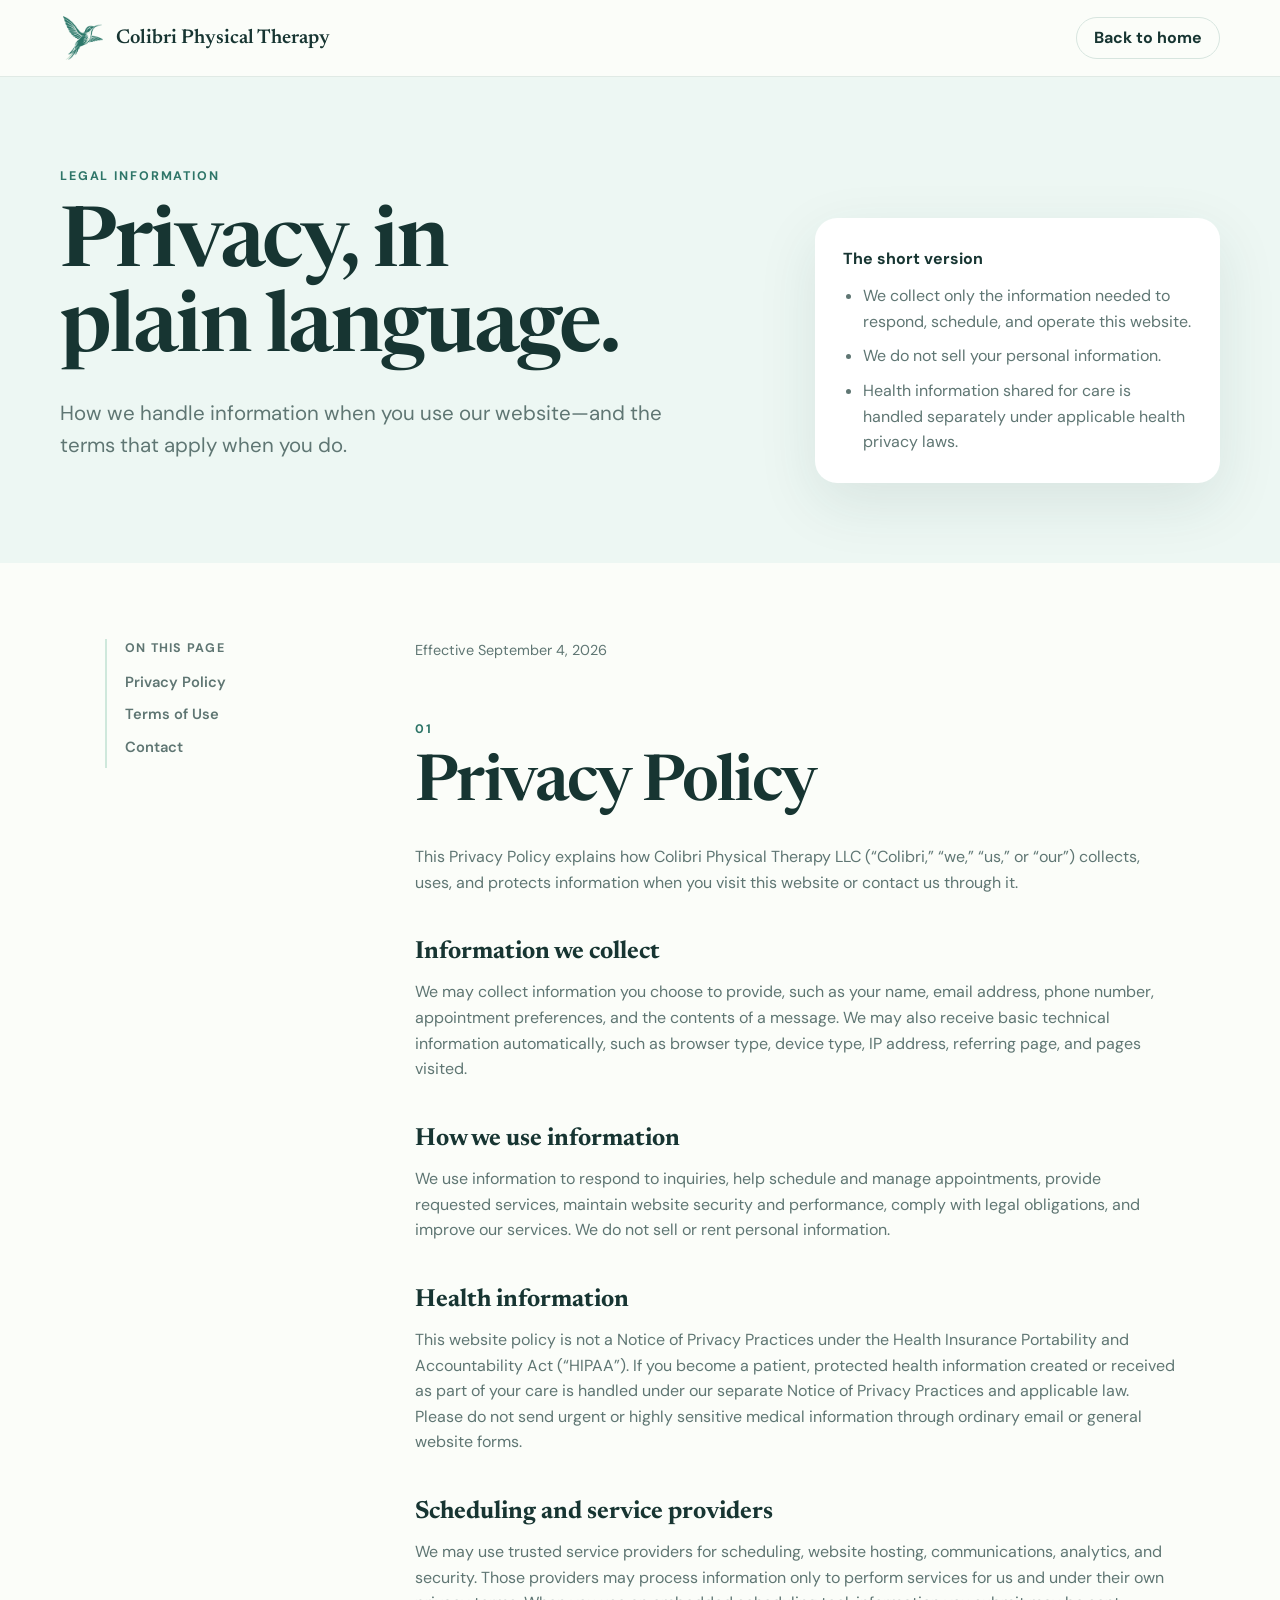
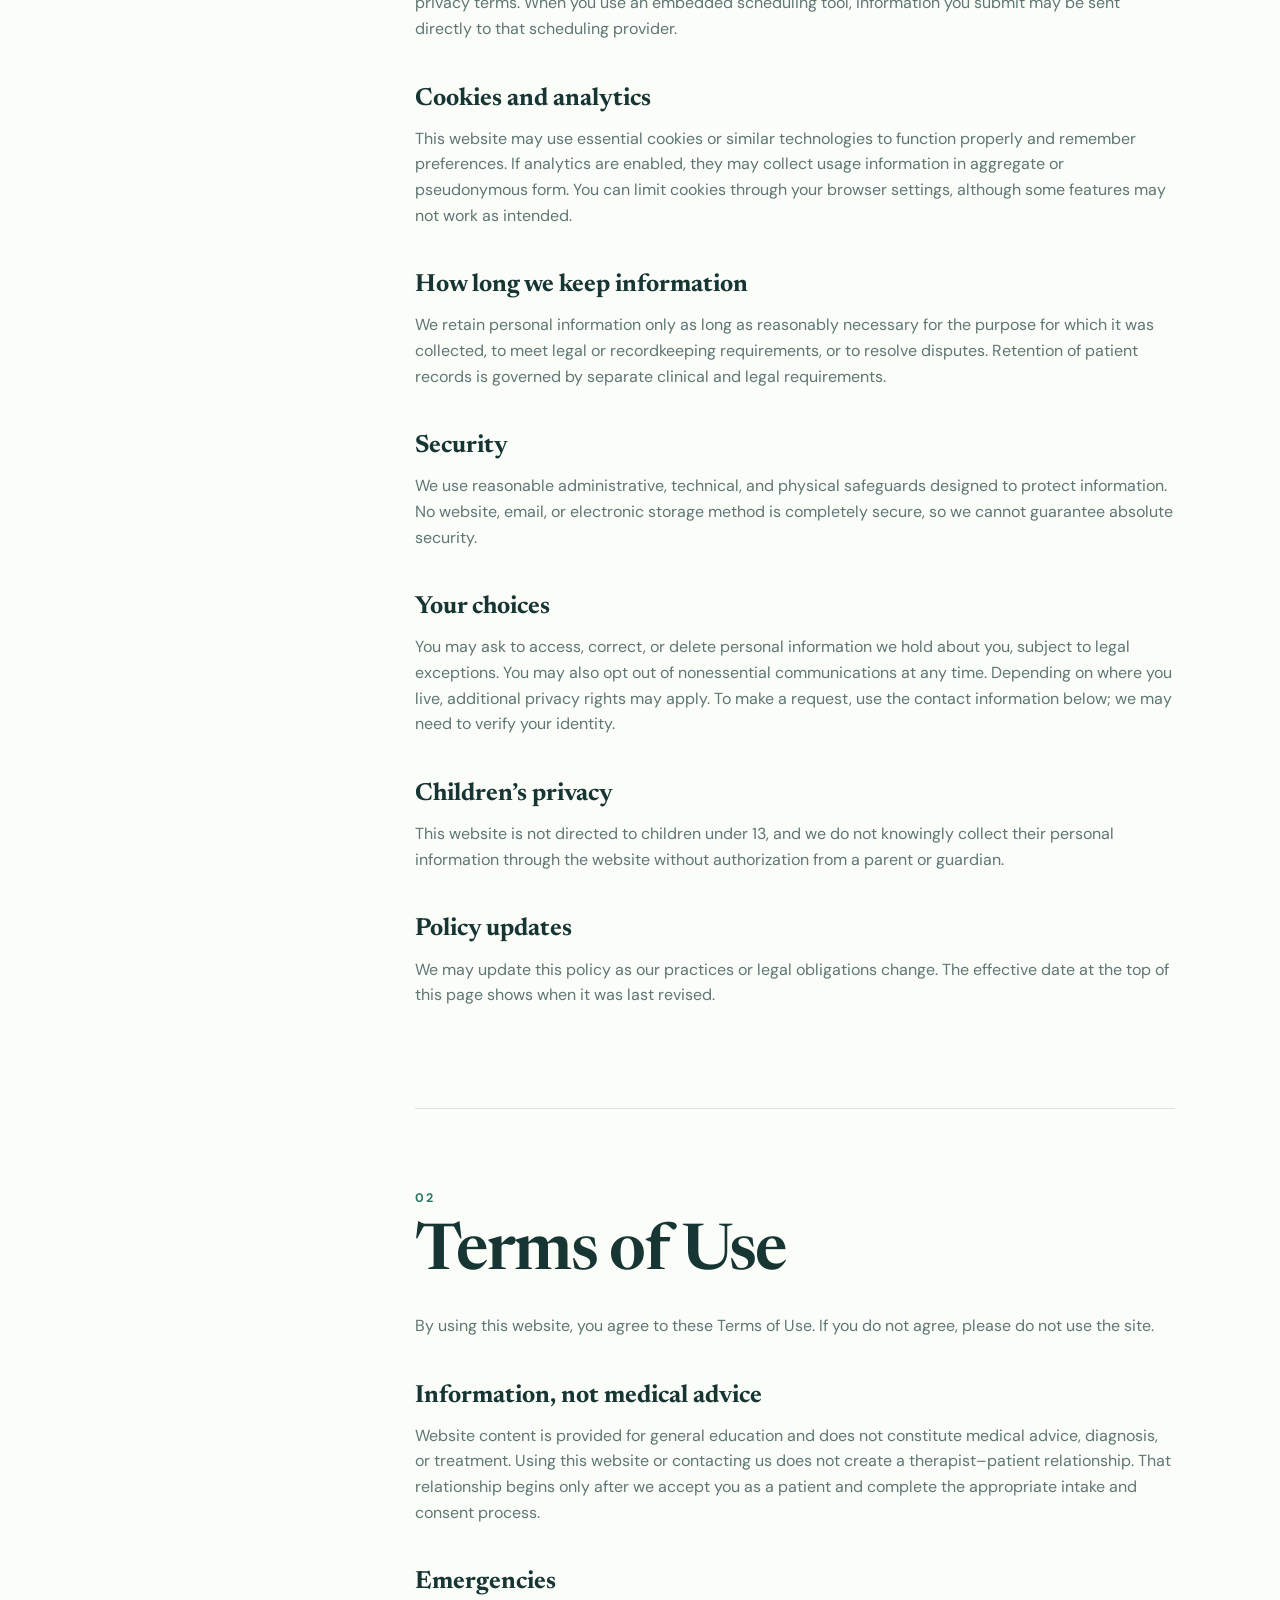
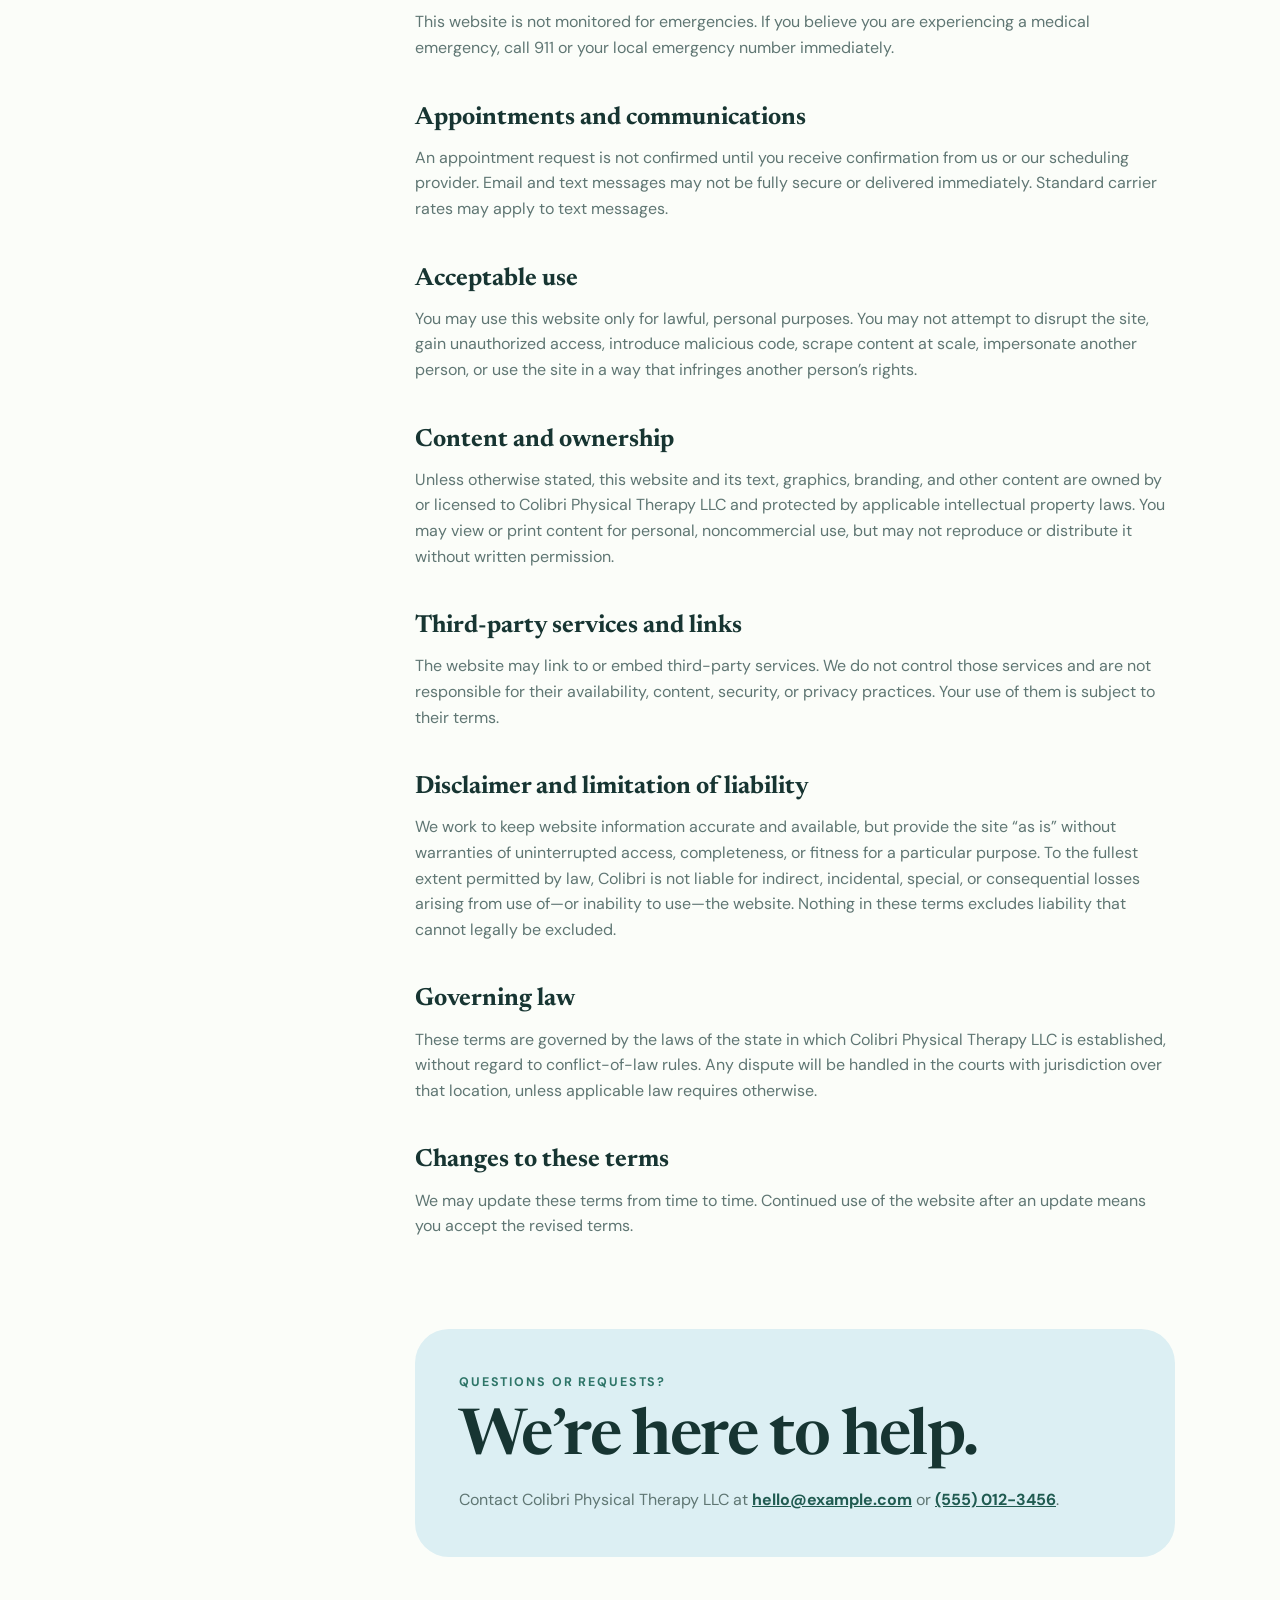
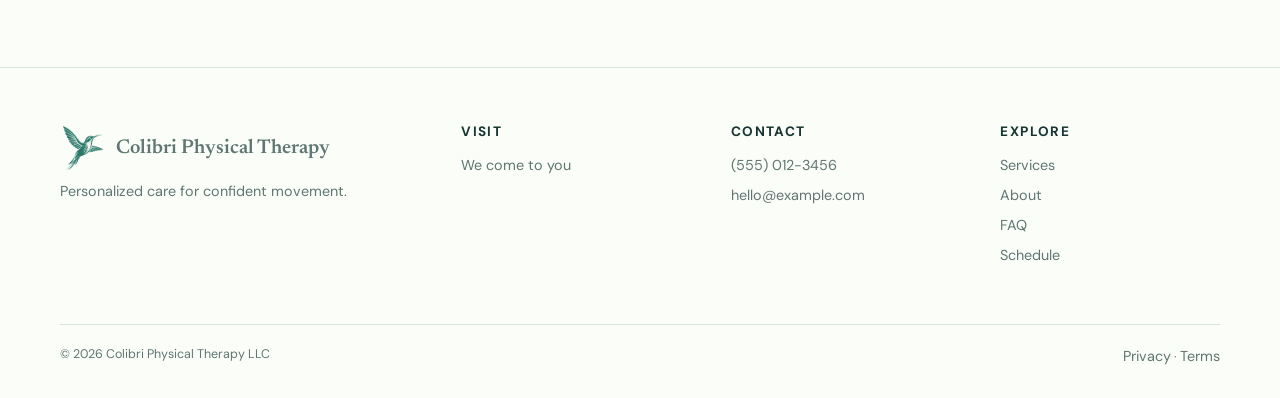
==== legal.html @ 3c741804 "Build Colibri Physical Therapy website" ====
<!doctype html>
<html lang="en">
<head>
  <meta charset="utf-8">
  <meta name="viewport" content="width=device-width, initial-scale=1">
  <meta name="description" content="Privacy Policy and Terms of Use for Colibri Physical Therapy.">
  <title>Privacy & Terms — Colibri Physical Therapy</title>
  <link rel="stylesheet" href="styles.css">
</head>
<body>
  <a class="skip" href="#main">Skip to content</a>
  <header>
    <nav class="wrap" aria-label="Primary navigation">
      <a class="brand" href="index.html" aria-label="Colibri Physical Therapy home">
        <img class="brand-mark" src="assets/colibri-brand-mark.png" alt="" aria-hidden="true">
        Colibri Physical Therapy
      </a>
      <a class="button secondary legal-home-link" href="index.html">Back to home</a>
    </nav>
  </header>

  <main id="main" class="legal-page">
    <section class="legal-hero">
      <div class="wrap legal-hero-grid">
        <div>
          <div class="eyebrow">Legal information</div>
          <h1>Privacy, in plain language.</h1>
          <p class="lead">How we handle information when you use our website—and the terms that apply when you do.</p>
        </div>
        <div class="legal-summary" aria-label="Policy summary">
          <p><strong>The short version</strong></p>
          <ul>
            <li>We collect only the information needed to respond, schedule, and operate this website.</li>
            <li>We do not sell your personal information.</li>
            <li>Health information shared for care is handled separately under applicable health privacy laws.</li>
          </ul>
        </div>
      </div>
    </section>

    <div class="wrap legal-layout">
      <aside class="legal-nav" aria-label="On this page">
        <p>On this page</p>
        <a href="#privacy">Privacy Policy</a>
        <a href="#terms">Terms of Use</a>
        <a href="#contact">Contact</a>
      </aside>

      <div class="legal-content">
        <p class="effective-date">Effective September 4, 2026</p>

        <article id="privacy">
          <div class="eyebrow">01</div>
          <h2>Privacy Policy</h2>
          <p>This Privacy Policy explains how Colibri Physical Therapy LLC (“Colibri,” “we,” “us,” or “our”) collects, uses, and protects information when you visit this website or contact us through it.</p>

          <h3>Information we collect</h3>
          <p>We may collect information you choose to provide, such as your name, email address, phone number, appointment preferences, and the contents of a message. We may also receive basic technical information automatically, such as browser type, device type, IP address, referring page, and pages visited.</p>

          <h3>How we use information</h3>
          <p>We use information to respond to inquiries, help schedule and manage appointments, provide requested services, maintain website security and performance, comply with legal obligations, and improve our services. We do not sell or rent personal information.</p>

          <h3>Health information</h3>
          <p>This website policy is not a Notice of Privacy Practices under the Health Insurance Portability and Accountability Act (“HIPAA”). If you become a patient, protected health information created or received as part of your care is handled under our separate Notice of Privacy Practices and applicable law. Please do not send urgent or highly sensitive medical information through ordinary email or general website forms.</p>

          <h3>Scheduling and service providers</h3>
          <p>We may use trusted service providers for scheduling, website hosting, communications, analytics, and security. Those providers may process information only to perform services for us and under their own privacy terms. When you use an embedded scheduling tool, information you submit may be sent directly to that scheduling provider.</p>

          <h3>Cookies and analytics</h3>
          <p>This website may use essential cookies or similar technologies to function properly and remember preferences. If analytics are enabled, they may collect usage information in aggregate or pseudonymous form. You can limit cookies through your browser settings, although some features may not work as intended.</p>

          <h3>How long we keep information</h3>
          <p>We retain personal information only as long as reasonably necessary for the purpose for which it was collected, to meet legal or recordkeeping requirements, or to resolve disputes. Retention of patient records is governed by separate clinical and legal requirements.</p>

          <h3>Security</h3>
          <p>We use reasonable administrative, technical, and physical safeguards designed to protect information. No website, email, or electronic storage method is completely secure, so we cannot guarantee absolute security.</p>

          <h3>Your choices</h3>
          <p>You may ask to access, correct, or delete personal information we hold about you, subject to legal exceptions. You may also opt out of nonessential communications at any time. Depending on where you live, additional privacy rights may apply. To make a request, use the contact information below; we may need to verify your identity.</p>

          <h3>Children’s privacy</h3>
          <p>This website is not directed to children under 13, and we do not knowingly collect their personal information through the website without authorization from a parent or guardian.</p>

          <h3>Policy updates</h3>
          <p>We may update this policy as our practices or legal obligations change. The effective date at the top of this page shows when it was last revised.</p>
        </article>

        <article id="terms">
          <div class="eyebrow">02</div>
          <h2>Terms of Use</h2>
          <p>By using this website, you agree to these Terms of Use. If you do not agree, please do not use the site.</p>

          <h3>Information, not medical advice</h3>
          <p>Website content is provided for general education and does not constitute medical advice, diagnosis, or treatment. Using this website or contacting us does not create a therapist–patient relationship. That relationship begins only after we accept you as a patient and complete the appropriate intake and consent process.</p>

          <h3>Emergencies</h3>
          <p>This website is not monitored for emergencies. If you believe you are experiencing a medical emergency, call 911 or your local emergency number immediately.</p>

          <h3>Appointments and communications</h3>
          <p>An appointment request is not confirmed until you receive confirmation from us or our scheduling provider. Email and text messages may not be fully secure or delivered immediately. Standard carrier rates may apply to text messages.</p>

          <h3>Acceptable use</h3>
          <p>You may use this website only for lawful, personal purposes. You may not attempt to disrupt the site, gain unauthorized access, introduce malicious code, scrape content at scale, impersonate another person, or use the site in a way that infringes another person’s rights.</p>

          <h3>Content and ownership</h3>
          <p>Unless otherwise stated, this website and its text, graphics, branding, and other content are owned by or licensed to Colibri Physical Therapy LLC and protected by applicable intellectual property laws. You may view or print content for personal, noncommercial use, but may not reproduce or distribute it without written permission.</p>

          <h3>Third-party services and links</h3>
          <p>The website may link to or embed third-party services. We do not control those services and are not responsible for their availability, content, security, or privacy practices. Your use of them is subject to their terms.</p>

          <h3>Disclaimer and limitation of liability</h3>
          <p>We work to keep website information accurate and available, but provide the site “as is” without warranties of uninterrupted access, completeness, or fitness for a particular purpose. To the fullest extent permitted by law, Colibri is not liable for indirect, incidental, special, or consequential losses arising from use of—or inability to use—the website. Nothing in these terms excludes liability that cannot legally be excluded.</p>

          <h3>Governing law</h3>
          <p>These terms are governed by the laws of the state in which Colibri Physical Therapy LLC is established, without regard to conflict-of-law rules. Any dispute will be handled in the courts with jurisdiction over that location, unless applicable law requires otherwise.</p>

          <h3>Changes to these terms</h3>
          <p>We may update these terms from time to time. Continued use of the website after an update means you accept the revised terms.</p>
        </article>

        <section class="legal-contact" id="contact">
          <div class="eyebrow">Questions or requests?</div>
          <h2>We’re here to help.</h2>
          <p>Contact Colibri Physical Therapy LLC at <a href="mailto:hello@example.com">hello@example.com</a> or <a href="tel:+15550123456">(555) 012-3456</a>.</p>
        </section>
      </div>
    </div>
  </main>

  <footer>
    <div class="wrap">
      <div class="footer-grid legal-footer-grid">
        <div>
          <a class="brand" href="index.html" aria-label="Colibri Physical Therapy home">
            <img class="brand-mark" src="assets/colibri-brand-mark.png" alt="" aria-hidden="true">
            Colibri Physical Therapy
          </a>
          <p>Personalized care for confident movement.</p>
        </div>
        <div><h3>Visit</h3><p>We come to you</p></div>
        <div><h3>Contact</h3><a href="tel:+15550123456">(555) 012-3456</a><a href="mailto:hello@example.com">hello@example.com</a></div>
        <div><h3>Explore</h3><a href="index.html#services">Services</a><a href="index.html#about">About</a><a href="index.html#faq">FAQ</a><a href="index.html">Schedule</a></div>
      </div>
      <div class="legal"><span>© 2026 Colibri Physical Therapy LLC</span><span><a href="#privacy">Privacy</a> · <a href="#terms">Terms</a></span></div>
    </div>
  </footer>
</body>
</html>
---- styles.css ----
@import url('https://fonts.googleapis.com/css2?family=DM+Sans:wght@400;500;600;700&family=Newsreader:opsz,wght@6..72,500;6..72,600&display=swap');

:root {
  --ink: #173532;
  --muted: #5f7673;
  --paper: #fbfdf9;
  --white: #fff;
  --mist: #edf7f3;
  --sage: #cfe8dc;
  --leaf: #2e7568;
  --leaf-dark: #205b51;
  --sky: #dceff3;
  --line: #d7e5df;
  --sun: #f4d9a9;
  --radius-sm: 12px;
  --radius-md: 22px;
  --radius-lg: 34px;
  --shadow: 0 20px 60px rgba(25, 72, 65, .10);
  --serif: "Newsreader", Georgia, serif;
  --sans: "DM Sans", Arial, sans-serif;
}

* { box-sizing: border-box; }
html { scroll-behavior: smooth; }
body { margin: 0; background: var(--paper); color: var(--ink); font-family: var(--sans); line-height: 1.6; }
body.modal-open { overflow: hidden; }
a { color: inherit; }
button, input, select, textarea { font: inherit; }
img { max-width: 100%; display: block; }
section { scroll-margin-top: 88px; }
.wrap { width: min(1160px, calc(100% - 40px)); margin-inline: auto; }
.eyebrow { color: var(--leaf); font-weight: 700; font-size: .78rem; letter-spacing: .15em; text-transform: uppercase; }
section .eyebrow + h2 { margin-top: 14px; }
.modal .eyebrow + h2 { margin-top: 14px; }
h1, h2, h3, p { margin-top: 0; }
h1, h2, h3 { text-wrap: balance; }
h1, h2 { font-family: var(--serif); font-weight: 600; letter-spacing: -.025em; line-height: 1.02; }
h1 { font-size: clamp(3.6rem, 7vw, 6.9rem); max-width: 850px; margin: 18px 0 24px; }
h2 { font-size: clamp(2.5rem, 4.6vw, 4.5rem); margin-bottom: 24px; }
h3 { font-size: 1.15rem; line-height: 1.3; }
.lead { color: var(--muted); font-size: clamp(1.05rem, 1.7vw, 1.28rem); max-width: 650px; }
.button { min-height: 48px; display: inline-flex; align-items: center; justify-content: center; gap: 10px; padding: 0 20px; border: 1px solid transparent; border-radius: 999px; font-weight: 700; text-decoration: none; cursor: pointer; transition: transform .2s, background .2s, border-color .2s; }
.button:hover { transform: translateY(-2px); }
.button.primary { background: var(--leaf); color: white; }
.button.primary:hover { background: var(--leaf-dark); }
.button.secondary { background: transparent; border-color: var(--line); }
.button.secondary:hover { background: white; border-color: var(--leaf); }
.button.light { background: white; color: var(--leaf-dark); }
.skip { position: absolute; left: -999px; top: 0; }
.skip:focus { left: 12px; top: 12px; z-index: 1000; background: white; padding: 10px; }

.announcement { background: var(--ink); color: #effbf7; font-size: .85rem; text-align: center; padding: 8px 20px; }
header { position: sticky; top: 0; z-index: 30; background: color-mix(in srgb, var(--paper) 92%, transparent); border-bottom: 1px solid rgba(215,229,223,.75); backdrop-filter: blur(12px); }
nav { height: 76px; display: flex; align-items: center; justify-content: space-between; gap: 20px; }
.brand { display: inline-flex; align-items: center; gap: 10px; white-space: nowrap; text-decoration: none; font-family: var(--serif); font-size: 1.25rem; font-weight: 600; }
.brand-mark { width: 46px; height: 50px; flex: 0 0 auto; object-fit: contain; }
.navlinks { display: flex; align-items: center; gap: 28px; }
.navlinks a { text-decoration: none; font-size: .94rem; font-weight: 600; }
.navlinks a:not(.button):hover { color: var(--leaf); }
.menu-button { display: none; border: 0; background: transparent; min-width: 44px; min-height: 44px; font-size: 1.5rem; }

.hero { padding: 70px 0 96px; overflow: hidden; }
.hero-grid { display: grid; grid-template-columns: 1.15fr .85fr; align-items: center; gap: 70px; }
.hero-copy .lead { margin-bottom: 34px; }
.actions { display: flex; gap: 12px; flex-wrap: wrap; }
.microcopy { margin-top: 18px; color: var(--muted); font-size: .85rem; }
.hero-art { position: relative; min-height: 570px; }
.arch { position: absolute; inset: 0 12% 0 0; border-radius: 220px 220px 28px 28px; background: var(--mist); overflow: hidden; box-shadow: var(--shadow); }
.hero-bird { width: 100%; height: 100%; display: block; object-fit: cover; object-position: 52% 50%; }
.session-card { position: absolute; right: 0; bottom: 52px; width: 265px; background: white; padding: 22px; border-radius: var(--radius-md); box-shadow: var(--shadow); }
.session-card .date { width: 50px; height: 50px; display: grid; place-items: center; background: var(--mist); border-radius: 50%; color: var(--leaf-dark); font-weight: 700; float: left; margin-right: 14px; }
.session-card strong { display: block; }
.session-card small { color: var(--muted); }
.availability { position: absolute; left: -24px; top: 82px; background: var(--sun); border-radius: 999px; padding: 10px 16px; font-weight: 700; font-size: .82rem; transform: rotate(-5deg); }

.trust { padding: 25px 0; border-block: 1px solid var(--line); }
.trust-row { display: grid; grid-template-columns: 1.2fr repeat(3, 1fr); gap: 30px; align-items: center; }
.trust-row p { margin: 0; color: var(--muted); font-size: .9rem; }
.trust-point { display: flex; align-items: center; gap: 10px; color: var(--ink); font-weight: 700; }
.dot { width: 9px; height: 9px; border-radius: 50%; background: var(--leaf); }

.services { padding: 120px 0; }
.section-heading { display: grid; grid-template-columns: 1fr 1fr; gap: 70px; align-items: end; margin-bottom: 64px; }
.section-heading p { color: var(--muted); max-width: 520px; }
.service-list { border-top: 1px solid var(--line); }
.service { display: grid; grid-template-columns: 90px 1fr 1.2fr 48px; gap: 30px; align-items: center; padding: 28px 10px; border-bottom: 1px solid var(--line); text-decoration: none; transition: padding .2s, background .2s; }
.service:hover { padding-inline: 22px; background: white; }
.service .num { color: var(--leaf); font-weight: 700; }
.service h3 { margin: 0; font-family: var(--serif); font-size: clamp(1.5rem, 2.6vw, 2.3rem); }
.service p { margin: 0; color: var(--muted); }
.arrow { font-size: 1.5rem; color: var(--leaf); }

.about { background: var(--mist); padding: 120px 0; }
.about-grid { display: grid; grid-template-columns: .85fr 1.15fr; gap: 90px; align-items: center; }
.portrait { min-height: 620px; border-radius: var(--radius-lg); background: var(--sage); position: relative; overflow: hidden; }
.portrait svg { position: absolute; inset: auto 0 0; width: 100%; }
.portrait-note { position: absolute; left: 22px; bottom: 22px; right: 22px; padding: 18px; border-radius: 16px; background: rgba(255,255,255,.92); }
.portrait-note strong { display: block; }
.portrait-note span { color: var(--muted); font-size: .9rem; }
.about-copy p { color: var(--muted); }
.quote { margin: 36px 0; padding-left: 26px; border-left: 2px solid var(--leaf); color: var(--ink) !important; font-family: var(--serif); font-size: 1.6rem; line-height: 1.3; }
.credentials { display: flex; flex-wrap: wrap; gap: 8px; margin: 28px 0 34px; }
.credentials span { border: 1px solid #c6ddd4; border-radius: 999px; padding: 8px 12px; font-size: .82rem; font-weight: 700; }

.process { padding: 120px 0; }
.process-grid { display: grid; grid-template-columns: 1fr 1.4fr; gap: 90px; }
.steps { counter-reset: step; }
.step { display: grid; grid-template-columns: 48px 1fr; gap: 20px; padding: 22px 0; border-bottom: 1px solid var(--line); }
.step::before { counter-increment: step; content: counter(step); width: 40px; height: 40px; display: grid; place-items: center; border-radius: 50%; background: var(--mist); color: var(--leaf); font-weight: 700; }
.step h3 { margin-bottom: 5px; }
.step p { color: var(--muted); margin: 0; }

.testimonial { padding: 95px 0; background: var(--sky); }
.testimonial blockquote { margin: 0 auto; max-width: 900px; text-align: center; font-family: var(--serif); font-size: clamp(2rem, 4vw, 3.6rem); line-height: 1.15; }
.testimonial cite { display: block; margin-top: 25px; text-align: center; color: var(--muted); font-style: normal; font-size: .9rem; }
.faq { padding: 120px 0; }
.faq-grid { display: grid; grid-template-columns: .7fr 1.3fr; gap: 100px; }
details { border-bottom: 1px solid var(--line); padding: 22px 0; }
summary { list-style: none; cursor: pointer; font-weight: 700; display: flex; justify-content: space-between; gap: 20px; }
summary::-webkit-details-marker { display: none; }
summary::after { content: "+"; color: var(--leaf); font-size: 1.3rem; }
details[open] summary::after { content: "−"; }
details p { color: var(--muted); padding-right: 40px; margin: 15px 0 0; }

.cta { padding: 0 0 100px; }
.cta-panel { background: var(--leaf-dark); color: white; padding: clamp(42px, 7vw, 80px); border-radius: var(--radius-lg); display: flex; align-items: end; justify-content: space-between; gap: 40px; }
.cta-panel h2 { max-width: 660px; margin-bottom: 0; }
.cta-panel .eyebrow { color: var(--sage); }

footer { border-top: 1px solid var(--line); padding: 55px 0 30px; }
.footer-grid { display: grid; grid-template-columns: 1.6fr repeat(3, 1fr); gap: 50px; }
footer h3 { font-size: .85rem; text-transform: uppercase; letter-spacing: .1em; }
footer p, footer a { color: var(--muted); font-size: .9rem; }
footer a { display: block; text-decoration: none; margin: 7px 0; }
footer .brand { margin-top: 0; }
.legal { margin-top: 50px; padding-top: 20px; border-top: 1px solid var(--line); color: var(--muted); font-size: .78rem; display: flex; justify-content: space-between; gap: 20px; }
.legal a { display: inline; margin: 0; }

/* Legal page */
.legal-page { padding-bottom: 110px; }
.legal-home-link { min-height: 42px; padding-inline: 17px; }
.legal-hero { padding: 90px 0 80px; background: var(--mist); }
.legal-hero-grid { display: grid; grid-template-columns: 1.25fr .75fr; gap: 80px; align-items: end; }
.legal-hero h1 { max-width: 720px; margin-bottom: 22px; font-size: clamp(3.4rem, 6.5vw, 6.2rem); }
.legal-summary { padding: 28px; border-radius: var(--radius-md); background: var(--white); box-shadow: var(--shadow); }
.legal-summary p { margin-bottom: 12px; }
.legal-summary ul { margin: 0; padding-left: 20px; color: var(--muted); }
.legal-summary li + li { margin-top: 9px; }
.legal-layout { display: grid; grid-template-columns: 220px minmax(0, 760px); gap: 90px; justify-content: center; padding-top: 76px; }
.legal-nav { position: sticky; top: 112px; align-self: start; padding-left: 18px; border-left: 2px solid var(--sage); }
.legal-nav p { margin-bottom: 12px; color: var(--muted); font-size: .78rem; font-weight: 700; letter-spacing: .1em; text-transform: uppercase; }
.legal-nav a { display: block; margin: 9px 0; color: var(--muted); font-size: .92rem; font-weight: 600; text-decoration: none; }
.legal-nav a:hover { color: var(--leaf); }
.effective-date { margin-bottom: 58px; color: var(--muted); font-size: .9rem; }
.legal-content article { scroll-margin-top: 110px; }
.legal-content article + article { margin-top: 100px; padding-top: 80px; border-top: 1px solid var(--line); }
.legal-content article h2, .legal-contact h2 { margin: 13px 0 26px; font-size: clamp(2.8rem, 5vw, 4.4rem); }
.legal-content article h3 { margin: 42px 0 10px; font-family: var(--serif); font-size: 1.55rem; }
.legal-content article p { color: var(--muted); }
.legal-contact { scroll-margin-top: 110px; margin-top: 90px; padding: 44px; border-radius: var(--radius-lg); background: var(--sky); }
.legal-contact h2 { margin-bottom: 15px; }
.legal-contact p { margin-bottom: 0; color: var(--muted); }
.legal-contact a { color: var(--leaf-dark); font-weight: 700; }
.legal-footer-grid { grid-template-columns: 1.6fr repeat(3, 1fr); }

.modal { position: fixed; inset: 0; z-index: 100; display: none; padding: 20px; background: rgba(13,42,38,.58); backdrop-filter: blur(6px); overflow-y: auto; }
.modal.open { display: grid; place-items: center; }
.modal-card { width: min(720px, 100%); background: var(--paper); border-radius: 28px; box-shadow: 0 30px 100px rgba(0,0,0,.25); overflow: hidden; }
.scheduler-card { width: min(1020px, 100%); }
.modal-head { display: flex; justify-content: space-between; align-items: start; padding: 28px 30px 20px; border-bottom: 1px solid var(--line); }
.modal-head h2 { font-size: 2.2rem; margin: 0; }
.close { border: 0; background: var(--mist); width: 44px; height: 44px; border-radius: 50%; cursor: pointer; font-size: 1.35rem; }
.scheduler-shell { position: relative; min-height: 590px; background: var(--paper); }
.cal-booking { min-height: 590px; overflow-y: auto; }
.scheduler-loading { position: absolute; inset: 0; z-index: 1; display: flex; align-items: center; justify-content: center; gap: 12px; color: var(--muted); background: var(--paper); }
.scheduler-loading[hidden] { display: none; }
.spinner { width: 22px; height: 22px; border: 2px solid var(--sage); border-top-color: var(--leaf); border-radius: 50%; animation: spin .8s linear infinite; }
.scheduler-setup { max-width: 560px; margin: 0 auto; padding: 80px 28px; text-align: center; }
.scheduler-setup[hidden] { display: none; }
.scheduler-setup h3 { margin: 18px 0 10px; font-family: var(--serif); font-size: 2rem; }
.scheduler-setup p { color: var(--muted); }
.setup-mark { width: 64px; height: 64px; margin: 0 auto; display: grid; place-items: center; border-radius: 50%; color: var(--leaf-dark); background: var(--sage); font-size: 1.5rem; }
.scheduler-actions { display: flex; flex-wrap: wrap; justify-content: center; gap: 10px; margin-top: 24px; }
.scheduler-note { margin: 0; padding: 14px 24px; border-top: 1px solid var(--line); text-align: center; color: var(--muted); font-size: .82rem; }
@keyframes spin { to { transform: rotate(360deg); } }

@media (max-width: 860px) {
  .navlinks { display: none; position: absolute; top: 76px; left: 0; right: 0; padding: 20px; background: var(--paper); border-bottom: 1px solid var(--line); flex-direction: column; align-items: stretch; }
  .navlinks.open { display: flex; }
  .menu-button { display: block; }
  .hero-grid, .about-grid, .process-grid, .faq-grid { grid-template-columns: 1fr; gap: 55px; }
  .hero { padding-top: 50px; }
  .hero-art { min-height: 500px; }
  .section-heading { grid-template-columns: 1fr; gap: 12px; }
  .service { grid-template-columns: 55px 1fr 38px; }
  .service p { grid-column: 2 / 4; }
  .trust-row { grid-template-columns: 1fr 1fr; }
  .trust-row > p { grid-column: 1 / -1; }
  .footer-grid { grid-template-columns: 1fr 1fr; }
  .cta-panel { align-items: start; flex-direction: column; }
  .portrait { min-height: 540px; }
  .legal-hero-grid { grid-template-columns: 1fr; gap: 35px; }
  .legal-layout { grid-template-columns: 1fr; gap: 35px; }
  .legal-nav { position: static; display: flex; flex-wrap: wrap; gap: 8px 20px; padding: 0 0 20px; border-left: 0; border-bottom: 1px solid var(--line); }
  .legal-nav p { width: 100%; margin-bottom: 2px; }
  .legal-nav a { margin: 0; }
  .legal-footer-grid { grid-template-columns: 1fr 1fr; }
}

@media (max-width: 560px) {
  .wrap { width: min(100% - 28px, 1160px); }
  .brand { gap: 7px; font-size: 1.1rem; }
  .brand-mark { width: 42px; height: 46px; }
  h1 { font-size: clamp(3.1rem, 17vw, 4.7rem); }
  .hero-art { min-height: 420px; }
  .arch { right: 5%; }
  .availability { left: 0; top: 35px; }
  .session-card { right: 0; bottom: 20px; width: 235px; }
  .trust-row { grid-template-columns: 1fr; }
  .service { gap: 12px; }
  .service .num { font-size: .8rem; }
  .footer-grid { grid-template-columns: 1fr; }
  .legal { align-items: stretch; flex-direction: column; }
  .modal { padding: 8px; }
  .modal-head { padding-inline: 20px; }
  .scheduler-shell, .cal-booking { min-height: 540px; }
  .scheduler-actions { align-items: stretch; flex-direction: column; }
  .legal-home-link { min-height: 38px; padding-inline: 13px; font-size: .82rem; }
  .legal-hero { padding: 60px 0; }
  .legal-layout { padding-top: 52px; }
  .legal-contact { padding: 30px 24px; }
  .legal-footer-grid { grid-template-columns: 1fr; }
}

@media (max-width: 360px) {
  nav { gap: 10px; }
  .brand { gap: 5px; font-size: .98rem; }
  .brand-mark { width: 38px; height: 42px; }
}

@media (prefers-reduced-motion: reduce) {
  html { scroll-behavior: auto; }
  *, *::before, *::after { transition: none !important; animation: none !important; }
}

.duration-unit {
  font-size: .65rem;
}

.optional-label {
  color: var(--muted);
  font-weight: 400;
}
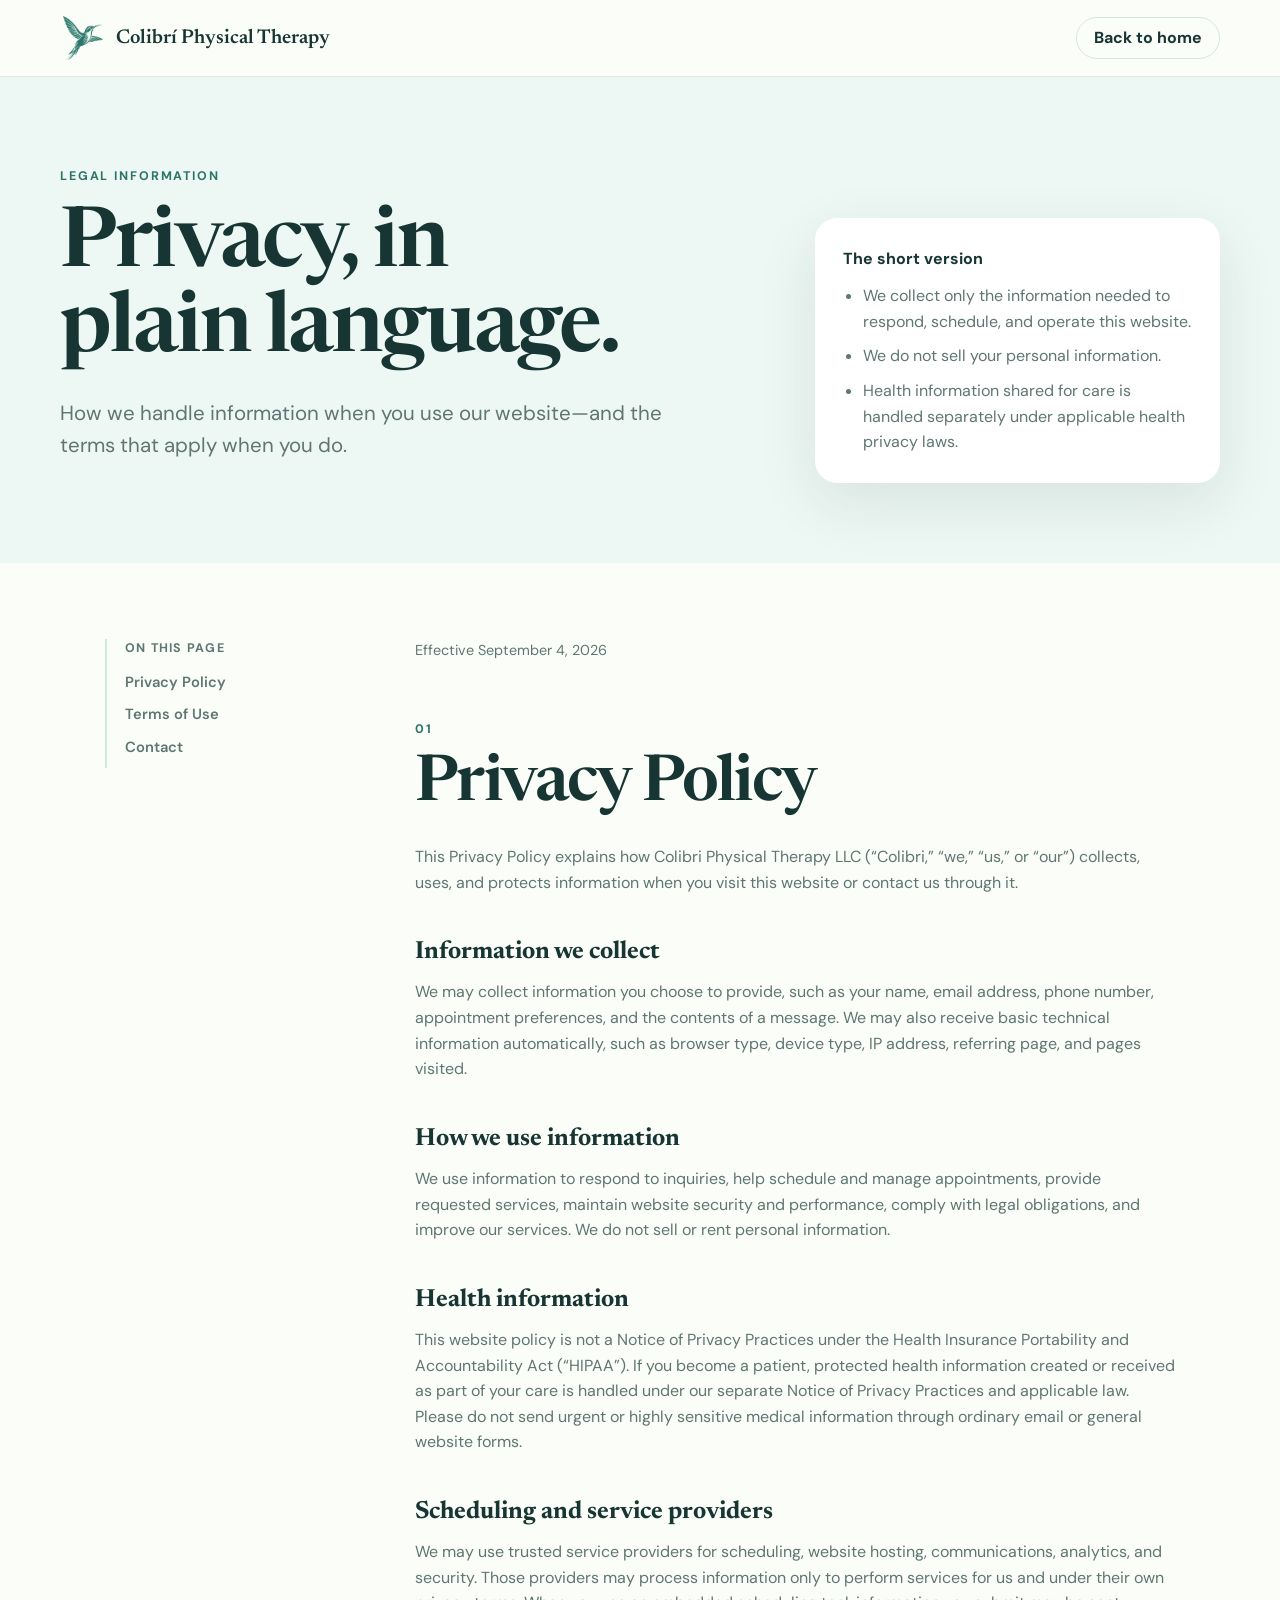
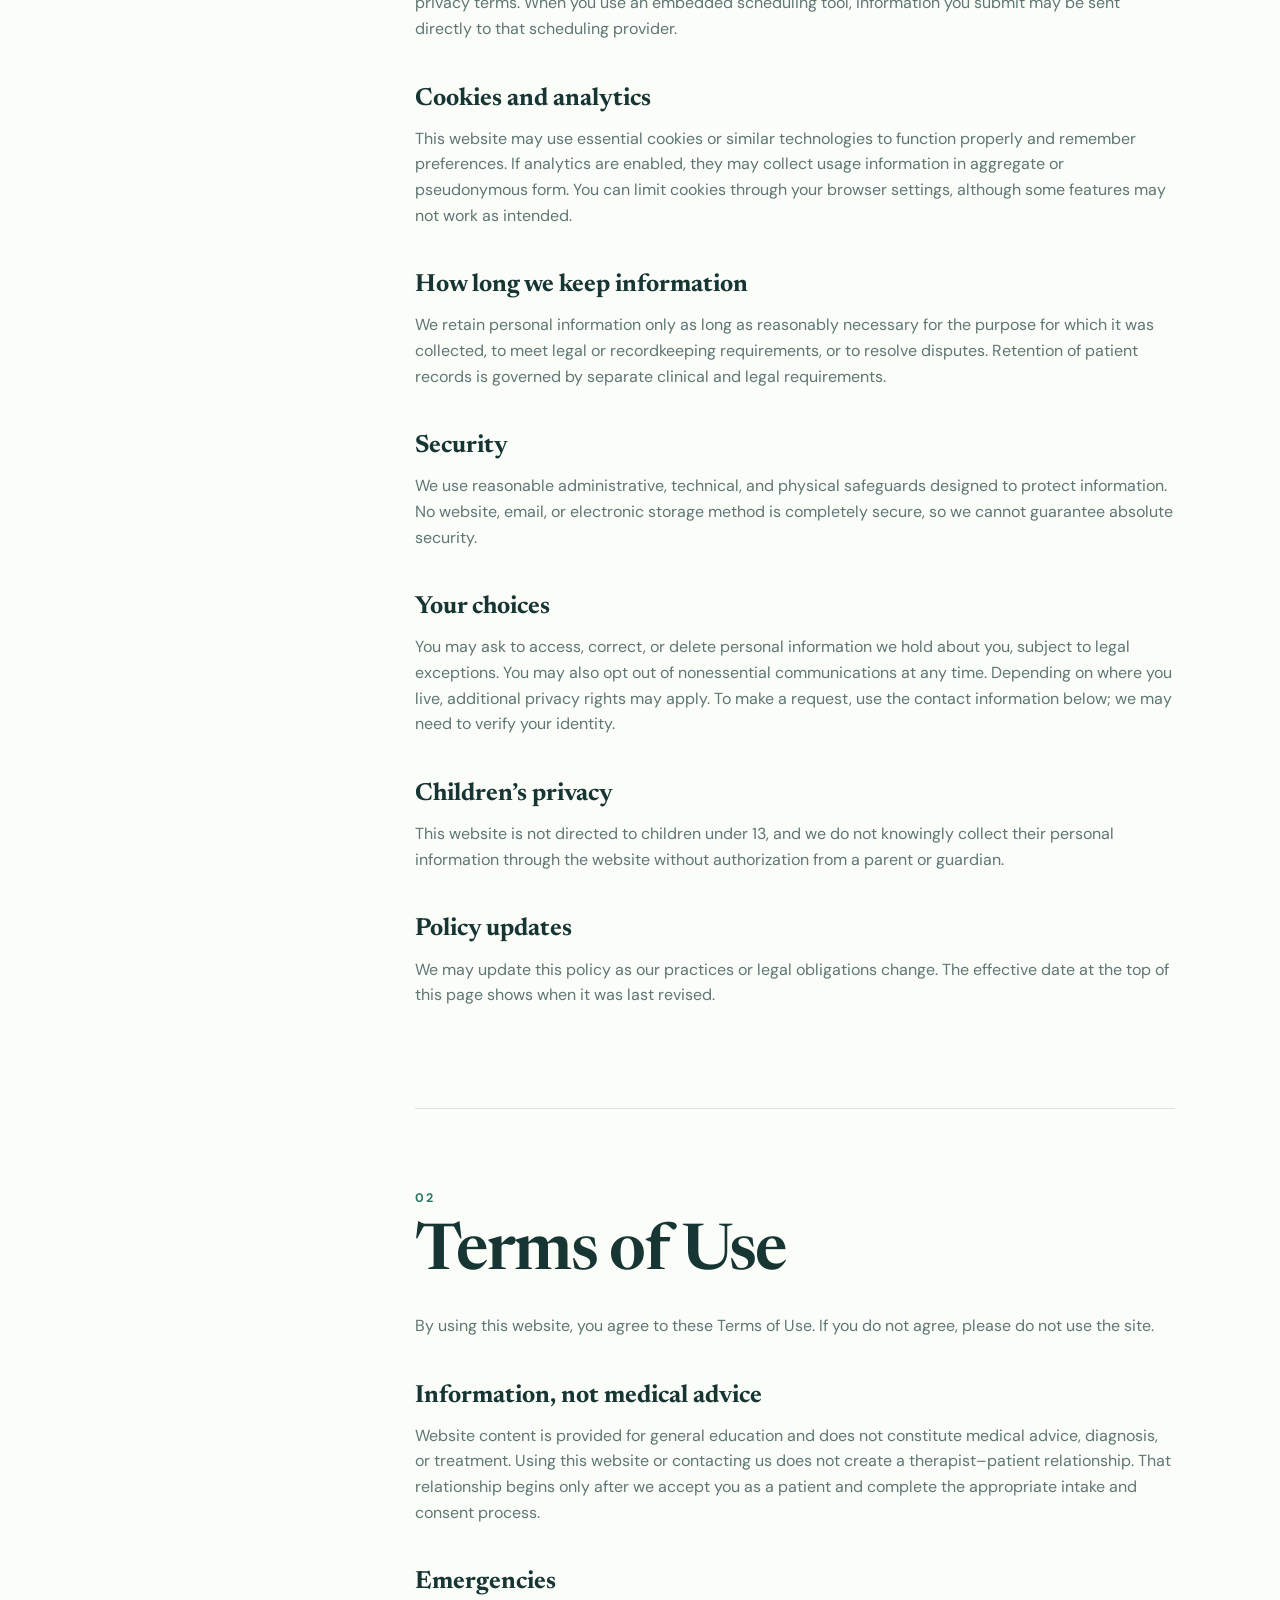
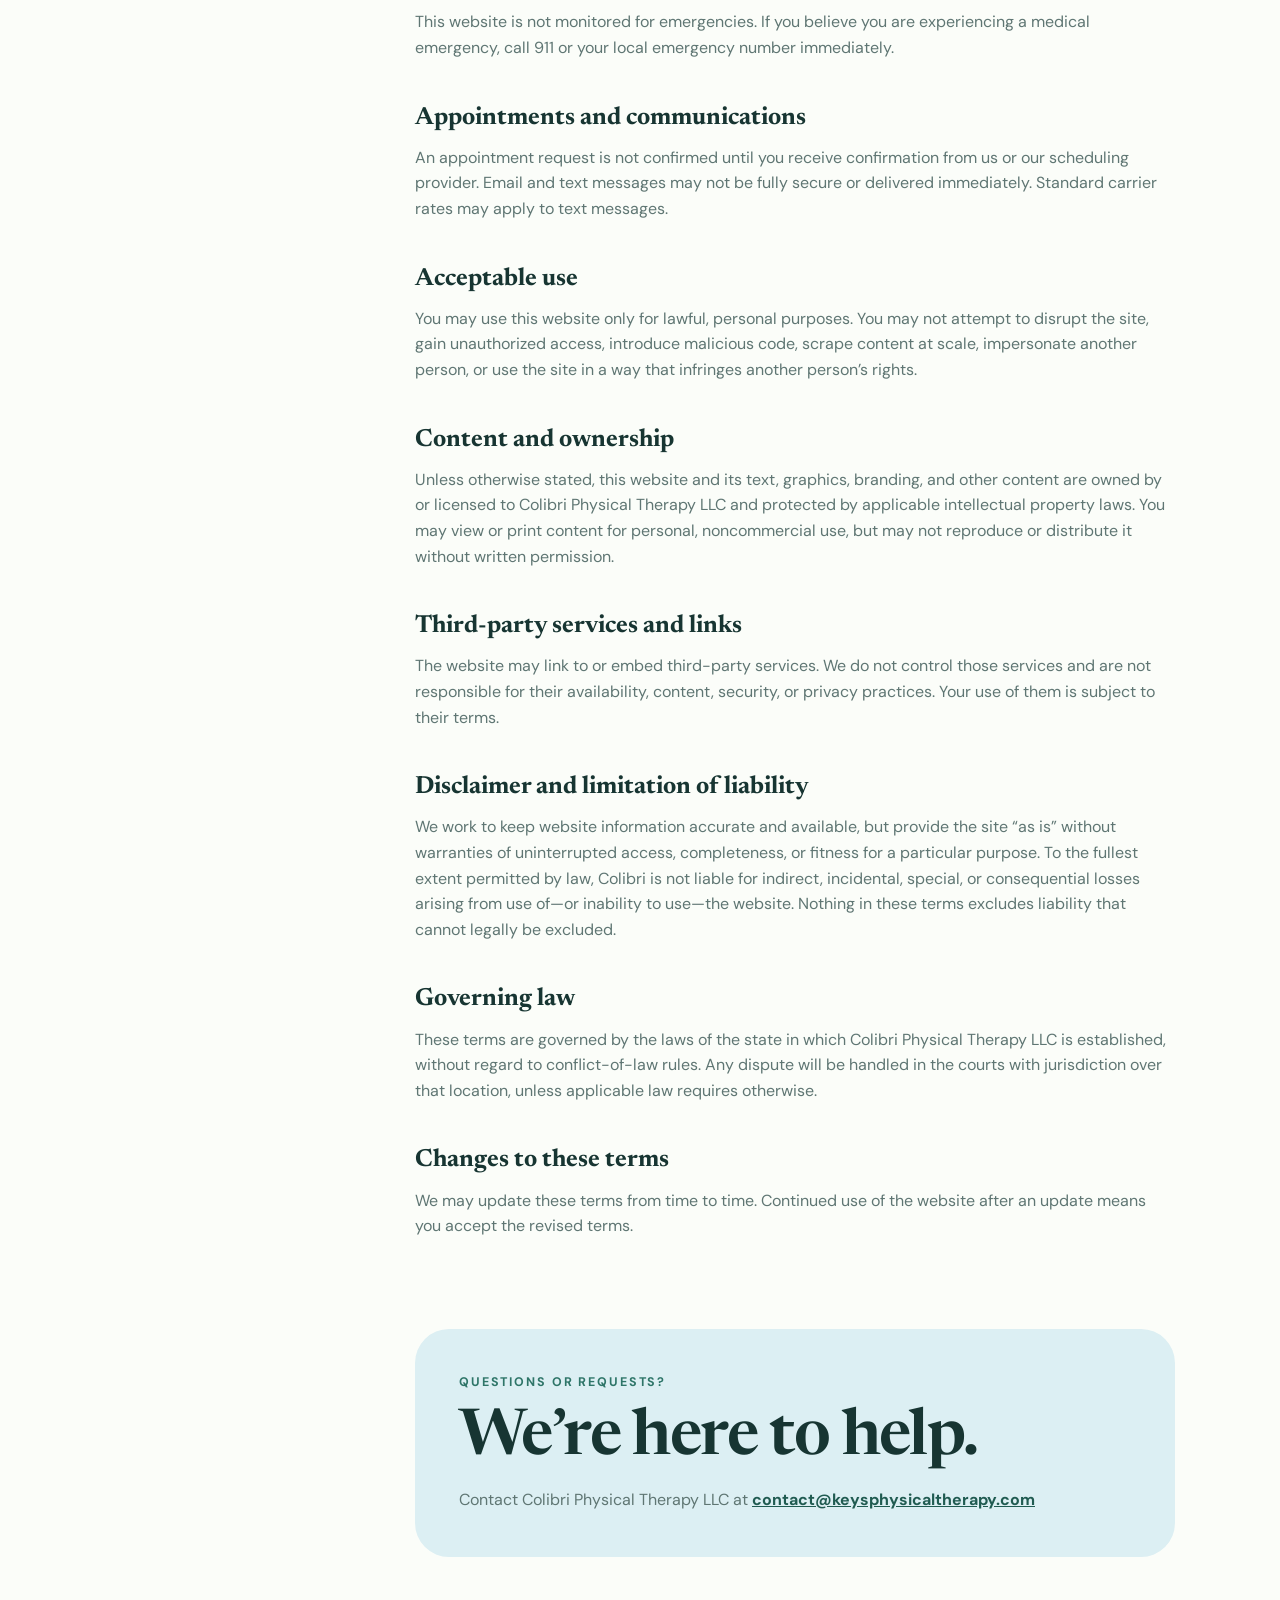
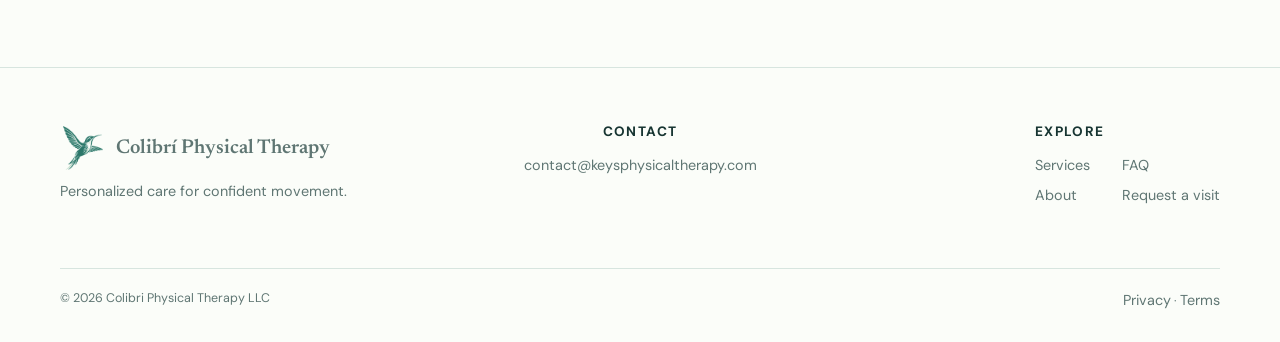
==== commit 14f330c6: "Add visit request flow and refine practice site Replace embedded scheduling with an EmailJS contact " ====
--- a/legal.html
+++ b/legal.html
@@ -11,9 +11,9 @@
   <a class="skip" href="#main">Skip to content</a>
   <header>
     <nav class="wrap" aria-label="Primary navigation">
-      <a class="brand" href="index.html" aria-label="Colibri Physical Therapy home">
+      <a class="brand" href="index.html" aria-label="Colibrí Physical Therapy home">
         <img class="brand-mark" src="assets/colibri-brand-mark.png" alt="" aria-hidden="true">
-        Colibri Physical Therapy
+        Colibrí Physical Therapy
       </a>
       <a class="button secondary legal-home-link" href="index.html">Back to home</a>
     </nav>
@@ -121,7 +121,7 @@
         <section class="legal-contact" id="contact">
           <div class="eyebrow">Questions or requests?</div>
           <h2>We’re here to help.</h2>
-          <p>Contact Colibri Physical Therapy LLC at <a href="mailto:hello@example.com">hello@example.com</a> or <a href="tel:+15550123456">(555) 012-3456</a>.</p>
+          <p>Contact Colibri Physical Therapy LLC at <a href="mailto:contact@keysphysicaltherapy.com">contact@keysphysicaltherapy.com</a></p>
         </section>
       </div>
     </div>
@@ -129,17 +129,24 @@
 
   <footer>
     <div class="wrap">
-      <div class="footer-grid legal-footer-grid">
+      <div class="footer-grid">
         <div>
-          <a class="brand" href="index.html" aria-label="Colibri Physical Therapy home">
+          <a class="brand" href="index.html" aria-label="Colibrí Physical Therapy home">
             <img class="brand-mark" src="assets/colibri-brand-mark.png" alt="" aria-hidden="true">
-            Colibri Physical Therapy
+            Colibrí Physical Therapy
           </a>
           <p>Personalized care for confident movement.</p>
         </div>
-        <div><h3>Visit</h3><p>We come to you</p></div>
-        <div><h3>Contact</h3><a href="tel:+15550123456">(555) 012-3456</a><a href="mailto:hello@example.com">hello@example.com</a></div>
-        <div><h3>Explore</h3><a href="index.html#services">Services</a><a href="index.html#about">About</a><a href="index.html#faq">FAQ</a><a href="index.html">Schedule</a></div>
+        <div class="footer-contact"><h3>Contact</h3><a href="mailto:contact@keysphysicaltherapy.com">contact@keysphysicaltherapy.com</a></div>
+        <div class="footer-explore">
+          <h3>Explore</h3>
+          <div class="footer-links">
+            <a href="index.html#services">Services</a>
+            <a href="index.html#about">About</a>
+            <a href="index.html#faq">FAQ</a>
+            <a href="index.html">Request a visit</a>
+          </div>
+        </div>
       </div>
       <div class="legal"><span>© 2026 Colibri Physical Therapy LLC</span><span><a href="#privacy">Privacy</a> · <a href="#terms">Terms</a></span></div>
     </div>
--- a/styles.css
+++ b/styles.css
@@ -65,13 +65,12 @@
 .actions { display: flex; gap: 12px; flex-wrap: wrap; }
 .microcopy { margin-top: 18px; color: var(--muted); font-size: .85rem; }
 .hero-art { position: relative; min-height: 570px; }
-.arch { position: absolute; inset: 0 12% 0 0; border-radius: 220px 220px 28px 28px; background: var(--mist); overflow: hidden; box-shadow: var(--shadow); }
+.arch { position: absolute; inset: 0; border-radius: 220px 220px 28px 28px; background: var(--mist); overflow: hidden; box-shadow: var(--shadow); }
 .hero-bird { width: 100%; height: 100%; display: block; object-fit: cover; object-position: 52% 50%; }
-.session-card { position: absolute; right: 0; bottom: 52px; width: 265px; background: white; padding: 22px; border-radius: var(--radius-md); box-shadow: var(--shadow); }
+.session-card { position: absolute; right: 24px; bottom: 24px; width: 265px; max-width: calc(100% - 48px); background: white; padding: 22px; border-radius: var(--radius-md); box-shadow: var(--shadow); }
 .session-card .date { width: 50px; height: 50px; display: grid; place-items: center; background: var(--mist); border-radius: 50%; color: var(--leaf-dark); font-weight: 700; float: left; margin-right: 14px; }
 .session-card strong { display: block; }
 .session-card small { color: var(--muted); }
-.availability { position: absolute; left: -24px; top: 82px; background: var(--sun); border-radius: 999px; padding: 10px 16px; font-weight: 700; font-size: .82rem; transform: rotate(-5deg); }
 
 .trust { padding: 25px 0; border-block: 1px solid var(--line); }
 .trust-row { display: grid; grid-template-columns: 1.2fr repeat(3, 1fr); gap: 30px; align-items: center; }
@@ -80,8 +79,9 @@
 .dot { width: 9px; height: 9px; border-radius: 50%; background: var(--leaf); }
 
 .services { padding: 120px 0; }
-.section-heading { display: grid; grid-template-columns: 1fr 1fr; gap: 70px; align-items: end; margin-bottom: 64px; }
-.section-heading p { color: var(--muted); max-width: 520px; }
+.section-heading { display: grid; grid-template-columns: 1fr; gap: 12px; margin-bottom: 64px; }
+.section-heading p { color: var(--muted); max-width: 650px; }
+.services .section-heading .lead { max-width: none; }
 .service-list { border-top: 1px solid var(--line); }
 .service { display: grid; grid-template-columns: 90px 1fr 1.2fr 48px; gap: 30px; align-items: center; padding: 28px 10px; border-bottom: 1px solid var(--line); text-decoration: none; transition: padding .2s, background .2s; }
 .service:hover { padding-inline: 22px; background: white; }
@@ -93,10 +93,7 @@
 .about { background: var(--mist); padding: 120px 0; }
 .about-grid { display: grid; grid-template-columns: .85fr 1.15fr; gap: 90px; align-items: center; }
 .portrait { min-height: 620px; border-radius: var(--radius-lg); background: var(--sage); position: relative; overflow: hidden; }
-.portrait svg { position: absolute; inset: auto 0 0; width: 100%; }
-.portrait-note { position: absolute; left: 22px; bottom: 22px; right: 22px; padding: 18px; border-radius: 16px; background: rgba(255,255,255,.92); }
-.portrait-note strong { display: block; }
-.portrait-note span { color: var(--muted); font-size: .9rem; }
+.portrait img { position: absolute; inset: 0; width: 100%; height: 100%; object-fit: cover; object-position: center; }
 .about-copy p { color: var(--muted); }
 .quote { margin: 36px 0; padding-left: 26px; border-left: 2px solid var(--leaf); color: var(--ink) !important; font-family: var(--serif); font-size: 1.6rem; line-height: 1.3; }
 .credentials { display: flex; flex-wrap: wrap; gap: 8px; margin: 28px 0 34px; }
@@ -128,10 +125,15 @@
 .cta-panel .eyebrow { color: var(--sage); }
 
 footer { border-top: 1px solid var(--line); padding: 55px 0 30px; }
-.footer-grid { display: grid; grid-template-columns: 1.6fr repeat(3, 1fr); gap: 50px; }
+.footer-grid { display: grid; grid-template-columns: minmax(0, 1fr) auto minmax(0, 1fr); gap: clamp(32px, 5vw, 64px); align-items: start; }
+.footer-grid > div { min-width: 0; }
+.footer-contact { text-align: center; }
+.footer-explore { justify-self: end; }
+.footer-links { display: grid; grid-template-columns: repeat(2, max-content); grid-template-rows: repeat(2, auto); grid-auto-flow: column; gap: 7px 32px; }
+.footer-links a { margin: 0; }
 footer h3 { font-size: .85rem; text-transform: uppercase; letter-spacing: .1em; }
 footer p, footer a { color: var(--muted); font-size: .9rem; }
-footer a { display: block; text-decoration: none; margin: 7px 0; }
+footer a { display: block; text-decoration: none; margin: 7px 0; overflow-wrap: anywhere; }
 footer .brand { margin-top: 0; }
 .legal { margin-top: 50px; padding-top: 20px; border-top: 1px solid var(--line); color: var(--muted); font-size: .78rem; display: flex; justify-content: space-between; gap: 20px; }
 .legal a { display: inline; margin: 0; }
@@ -161,28 +163,39 @@
 .legal-contact h2 { margin-bottom: 15px; }
 .legal-contact p { margin-bottom: 0; color: var(--muted); }
 .legal-contact a { color: var(--leaf-dark); font-weight: 700; }
-.legal-footer-grid { grid-template-columns: 1.6fr repeat(3, 1fr); }
-
-.modal { position: fixed; inset: 0; z-index: 100; display: none; padding: 20px; background: rgba(13,42,38,.58); backdrop-filter: blur(6px); overflow-y: auto; }
-.modal.open { display: grid; place-items: center; }
-.modal-card { width: min(720px, 100%); background: var(--paper); border-radius: 28px; box-shadow: 0 30px 100px rgba(0,0,0,.25); overflow: hidden; }
-.scheduler-card { width: min(1020px, 100%); }
-.modal-head { display: flex; justify-content: space-between; align-items: start; padding: 28px 30px 20px; border-bottom: 1px solid var(--line); }
+
+.modal { position: fixed; inset: 0; z-index: 100; width: 100%; max-width: none; height: 100%; max-height: none; margin: 0; border: 0; padding: 24px; background: transparent; color: var(--ink); overflow-y: auto; }
+.modal[open] { display: flex; }
+.modal::backdrop { background: rgba(13,42,38,.58); backdrop-filter: blur(6px); }
+.modal-card { flex-shrink: 0; width: min(640px, 100%); margin: auto; background: var(--paper); border-radius: 28px; box-shadow: 0 30px 100px rgba(0,0,0,.25); overflow: hidden; }
+.modal-head { display: flex; justify-content: space-between; gap: 16px; align-items: start; padding: 28px 30px 24px; border-bottom: 1px solid var(--line); }
 .modal-head h2 { font-size: 2.2rem; margin: 0; }
-.close { border: 0; background: var(--mist); width: 44px; height: 44px; border-radius: 50%; cursor: pointer; font-size: 1.35rem; }
-.scheduler-shell { position: relative; min-height: 590px; background: var(--paper); }
-.cal-booking { min-height: 590px; overflow-y: auto; }
-.scheduler-loading { position: absolute; inset: 0; z-index: 1; display: flex; align-items: center; justify-content: center; gap: 12px; color: var(--muted); background: var(--paper); }
-.scheduler-loading[hidden] { display: none; }
-.spinner { width: 22px; height: 22px; border: 2px solid var(--sage); border-top-color: var(--leaf); border-radius: 50%; animation: spin .8s linear infinite; }
-.scheduler-setup { max-width: 560px; margin: 0 auto; padding: 80px 28px; text-align: center; }
-.scheduler-setup[hidden] { display: none; }
-.scheduler-setup h3 { margin: 18px 0 10px; font-family: var(--serif); font-size: 2rem; }
-.scheduler-setup p { color: var(--muted); }
-.setup-mark { width: 64px; height: 64px; margin: 0 auto; display: grid; place-items: center; border-radius: 50%; color: var(--leaf-dark); background: var(--sage); font-size: 1.5rem; }
-.scheduler-actions { display: flex; flex-wrap: wrap; justify-content: center; gap: 10px; margin-top: 24px; }
-.scheduler-note { margin: 0; padding: 14px 24px; border-top: 1px solid var(--line); text-align: center; color: var(--muted); font-size: .82rem; }
-@keyframes spin { to { transform: rotate(360deg); } }
+.close { flex-shrink: 0; border: 0; background: var(--mist); color: var(--ink); width: 44px; height: 44px; border-radius: 50%; cursor: pointer; font-size: 1.35rem; }
+.contact-body { padding: 24px 30px 28px; }
+.contact-intro { color: var(--muted); margin-bottom: 24px; font-size: .94rem; }
+.contact-grid { display: grid; grid-template-columns: 1fr 1fr; gap: 18px 20px; }
+.form-field { display: flex; flex-direction: column; gap: 7px; min-width: 0; }
+.form-field.full-width { grid-column: 1 / -1; }
+.form-field label { font-size: .88rem; font-weight: 700; }
+.form-field input, .form-field textarea { width: 100%; min-height: 46px; padding: 10px 13px; border: 1px solid var(--line); border-radius: var(--radius-sm); background: var(--white); color: var(--ink); }
+.form-field textarea { resize: vertical; }
+.form-field textarea::placeholder { color: var(--muted); }
+.form-field small { color: var(--muted); font-size: .76rem; }
+.form-field input:focus, .form-field textarea:focus { outline: 2px solid var(--leaf); outline-offset: 2px; }
+.contact-delivery-note { color: var(--muted); font-size: .82rem; margin: 20px 0 0; }
+.contact-actions { display: flex; align-items: center; gap: 16px; flex-wrap: wrap; margin-top: 20px; }
+.contact-actions > span { color: var(--muted); font-size: .8rem; }
+.contact-privacy { color: var(--muted); font-size: .76rem; margin: 18px 0 0; }
+.contact-privacy a { color: var(--leaf-dark); }
+.form-error { padding: 12px 15px; border: 1px solid #d9bcb0; border-radius: var(--radius-sm); background: #fff4ee; color: #783d28; margin: 18px 0 0; font-size: .88rem; overflow-wrap: anywhere; }
+.button:disabled { opacity: .7; cursor: wait; transform: none; }
+.contact-success { text-align: center; padding: 12px 0 16px; }
+.contact-success h3, .contact-email-step h3 { margin: 20px 0 12px; font-family: var(--serif); font-size: 2rem; }
+.contact-success p, .contact-email-step p { color: var(--muted); }
+.contact-email-address { overflow-wrap: anywhere; }
+.contact-mark { width: 58px; height: 58px; display: grid; place-items: center; border-radius: 50%; color: var(--leaf-dark); background: var(--sage); font-size: 1.5rem; }
+.contact-success .contact-mark { margin-inline: auto; }
+.contact-body [hidden] { display: none; }
 
 @media (max-width: 860px) {
   .navlinks { display: none; position: absolute; top: 76px; left: 0; right: 0; padding: 20px; background: var(--paper); border-bottom: 1px solid var(--line); flex-direction: column; align-items: stretch; }
@@ -197,14 +210,15 @@
   .trust-row { grid-template-columns: 1fr 1fr; }
   .trust-row > p { grid-column: 1 / -1; }
   .footer-grid { grid-template-columns: 1fr 1fr; }
+  .footer-grid > :first-child { grid-column: 1 / -1; }
+  .footer-contact { text-align: left; }
   .cta-panel { align-items: start; flex-direction: column; }
-  .portrait { min-height: 540px; }
+  .portrait { width: 100%; max-width: 480px; min-height: 0; aspect-ratio: 3 / 4; margin-inline: auto; }
   .legal-hero-grid { grid-template-columns: 1fr; gap: 35px; }
   .legal-layout { grid-template-columns: 1fr; gap: 35px; }
   .legal-nav { position: static; display: flex; flex-wrap: wrap; gap: 8px 20px; padding: 0 0 20px; border-left: 0; border-bottom: 1px solid var(--line); }
   .legal-nav p { width: 100%; margin-bottom: 2px; }
   .legal-nav a { margin: 0; }
-  .legal-footer-grid { grid-template-columns: 1fr 1fr; }
 }
 
 @media (max-width: 560px) {
@@ -213,23 +227,26 @@
   .brand-mark { width: 42px; height: 46px; }
   h1 { font-size: clamp(3.1rem, 17vw, 4.7rem); }
   .hero-art { min-height: 420px; }
-  .arch { right: 5%; }
-  .availability { left: 0; top: 35px; }
-  .session-card { right: 0; bottom: 20px; width: 235px; }
+  .session-card { right: 20px; bottom: 20px; width: 210px; max-width: calc(100% - 40px); padding: 14px; border-radius: 16px; font-size: .875rem; line-height: 1.45; }
+  .session-card .date { width: 40px; height: 40px; margin-right: 10px; }
+  .session-card small { font-size: .75rem; }
   .trust-row { grid-template-columns: 1fr; }
   .service { gap: 12px; }
   .service .num { font-size: .8rem; }
   .footer-grid { grid-template-columns: 1fr; }
+  .footer-explore { justify-self: start; }
   .legal { align-items: stretch; flex-direction: column; }
   .modal { padding: 8px; }
   .modal-head { padding-inline: 20px; }
-  .scheduler-shell, .cal-booking { min-height: 540px; }
-  .scheduler-actions { align-items: stretch; flex-direction: column; }
+  .contact-body { padding: 22px 20px; }
+  .contact-grid { grid-template-columns: 1fr; gap: 16px; }
+  .contact-actions { align-items: stretch; flex-direction: column; gap: 10px; }
+  .modal-card { border-radius: 22px; }
+  .modal-head .eyebrow { font-size: .68rem; }
   .legal-home-link { min-height: 38px; padding-inline: 13px; font-size: .82rem; }
   .legal-hero { padding: 60px 0; }
   .legal-layout { padding-top: 52px; }
   .legal-contact { padding: 30px 24px; }
-  .legal-footer-grid { grid-template-columns: 1fr; }
 }
 
 @media (max-width: 360px) {
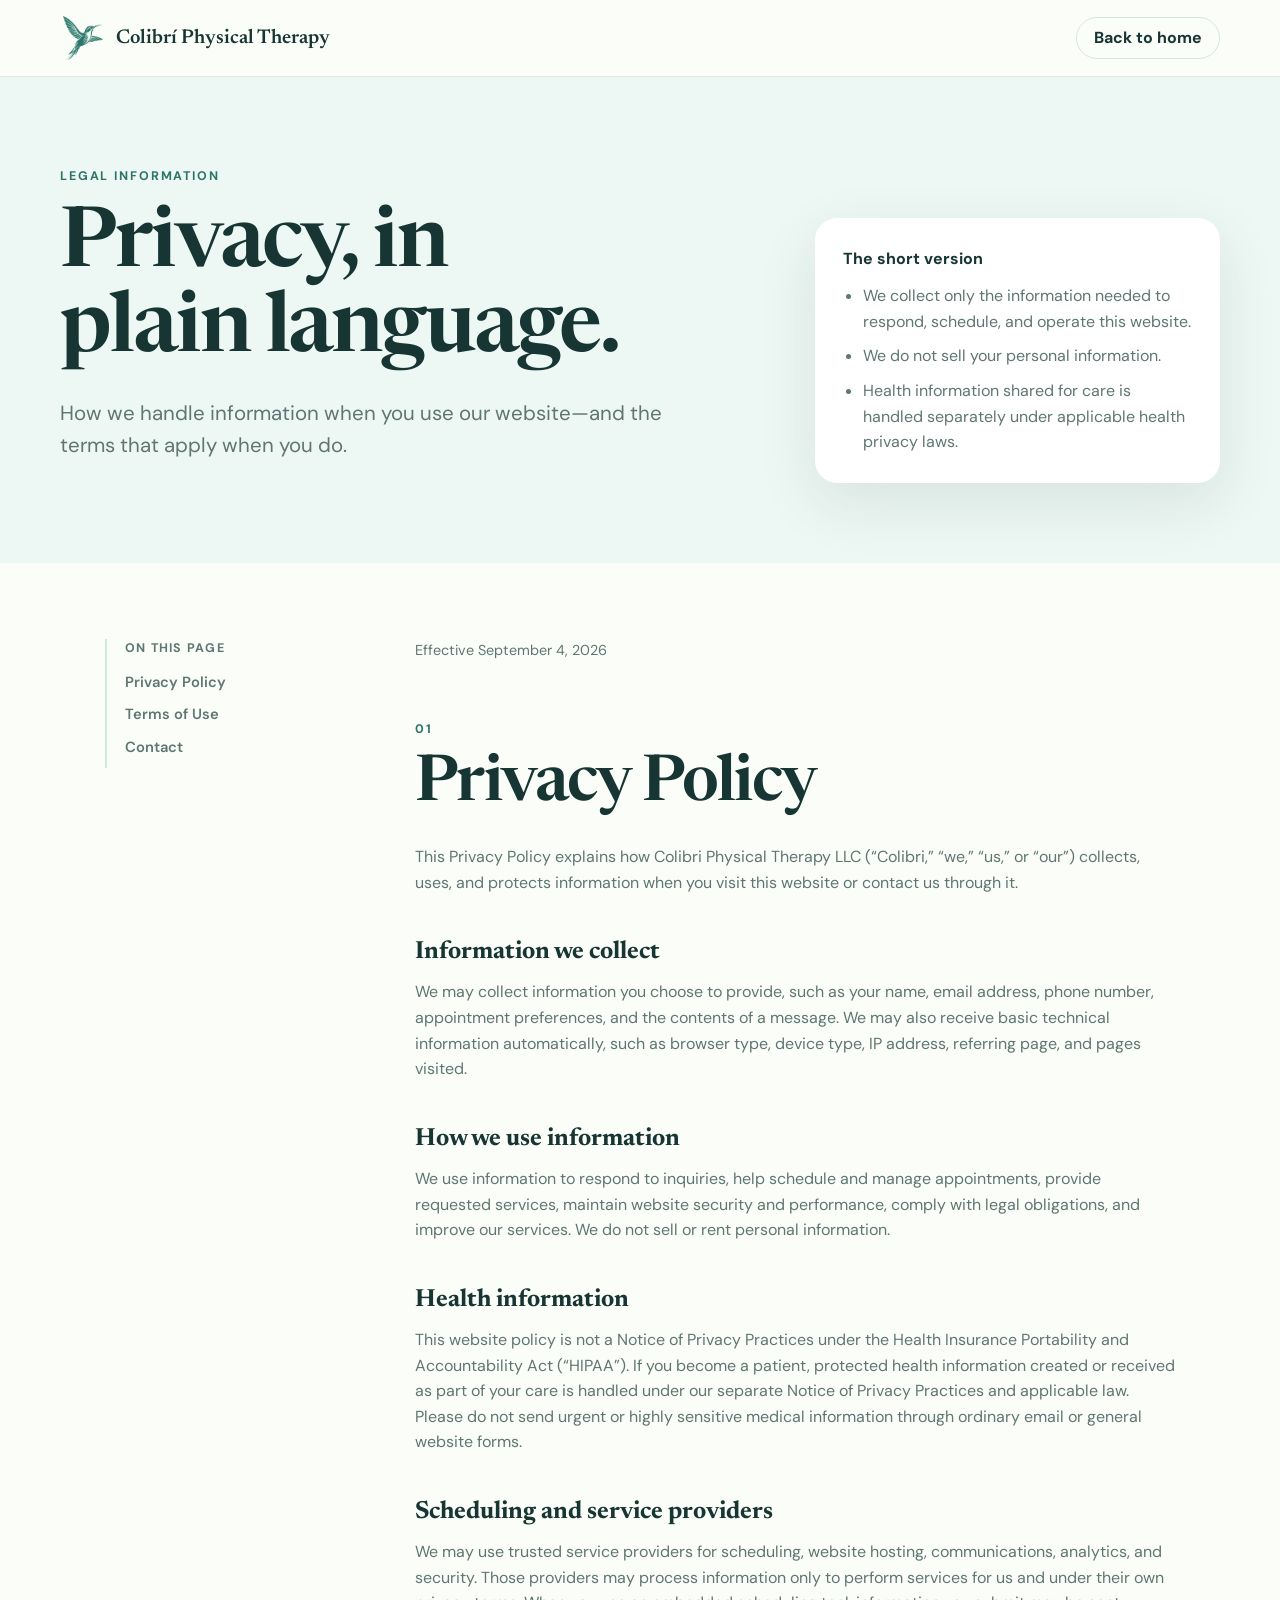
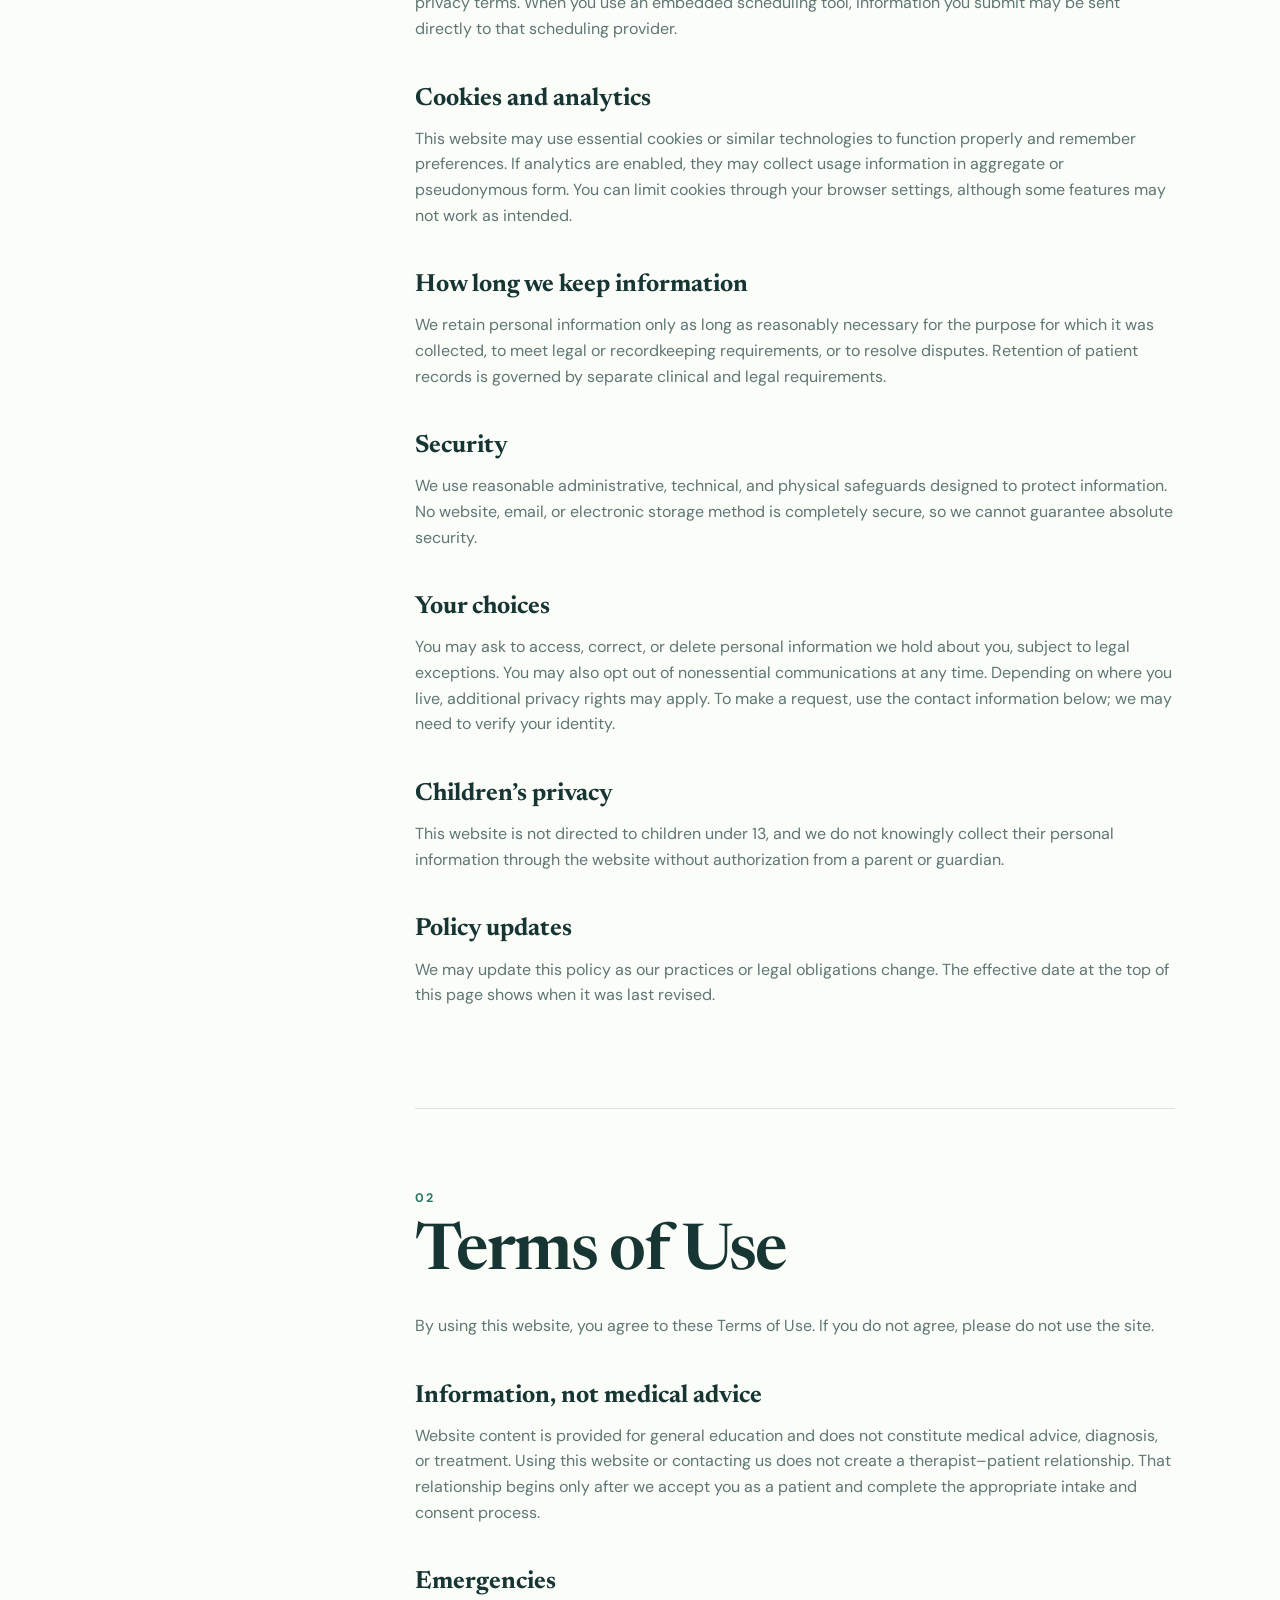
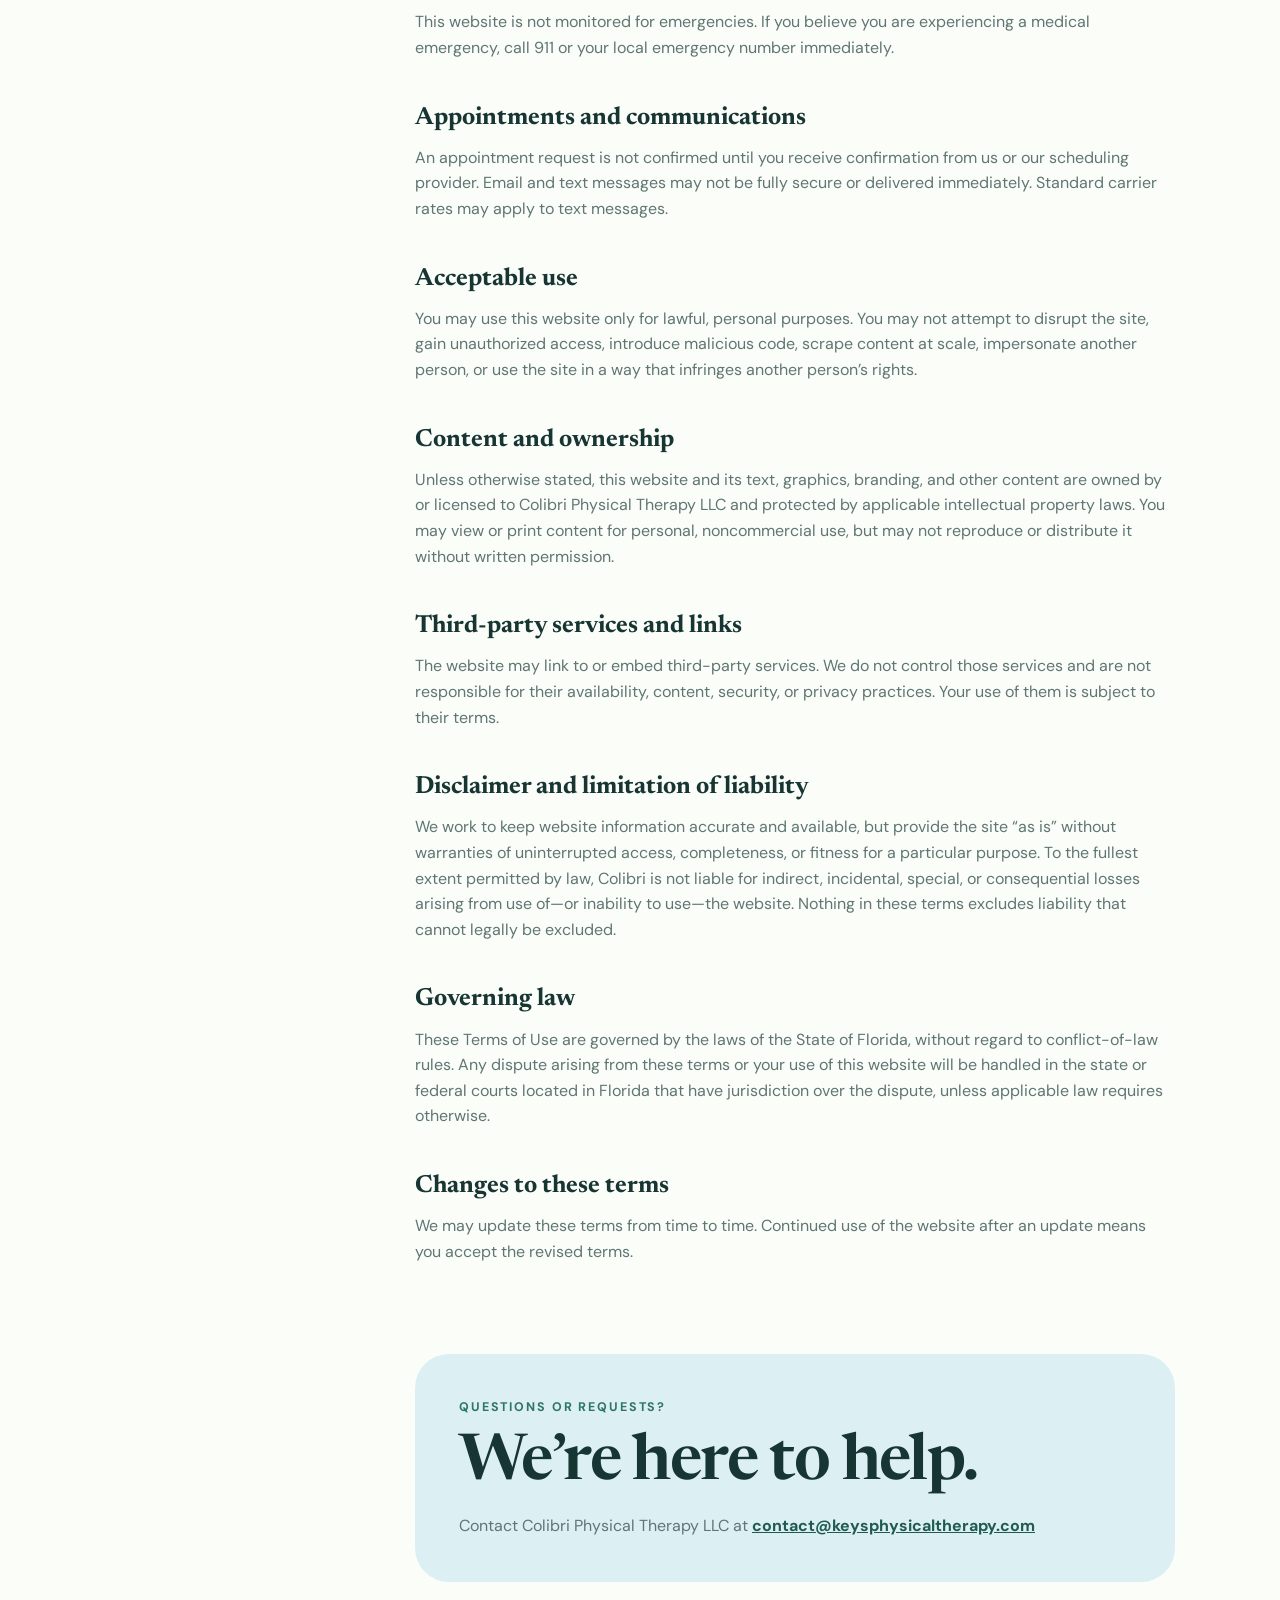
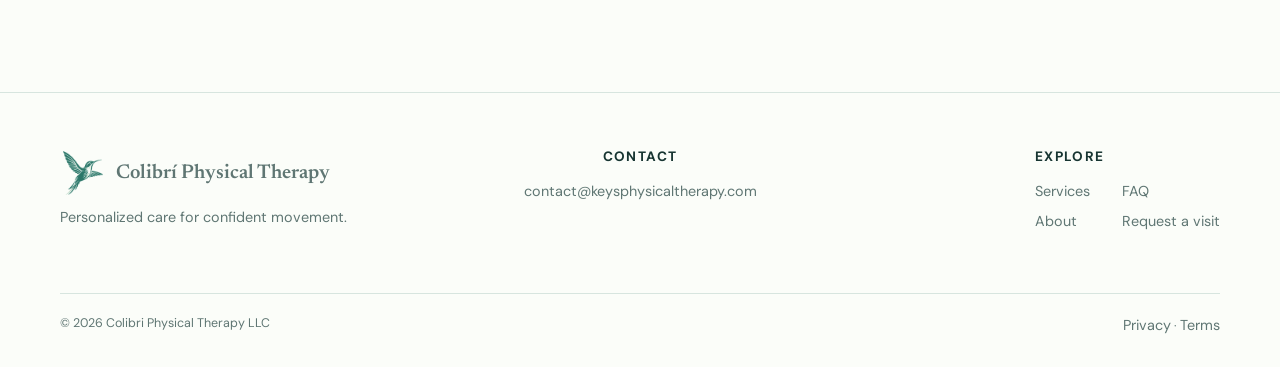
==== commit 33edaa1c: "Specify Florida governing law in terms of use" ====
--- a/legal.html
+++ b/legal.html
@@ -1,155 +1,318 @@
 <!doctype html>
 <html lang="en">
-<head>
-  <meta charset="utf-8">
-  <meta name="viewport" content="width=device-width, initial-scale=1">
-  <meta name="description" content="Privacy Policy and Terms of Use for Colibri Physical Therapy.">
-  <title>Privacy & Terms — Colibri Physical Therapy</title>
-  <link rel="stylesheet" href="styles.css">
-</head>
-<body>
-  <a class="skip" href="#main">Skip to content</a>
-  <header>
-    <nav class="wrap" aria-label="Primary navigation">
-      <a class="brand" href="index.html" aria-label="Colibrí Physical Therapy home">
-        <img class="brand-mark" src="assets/colibri-brand-mark.png" alt="" aria-hidden="true">
-        Colibrí Physical Therapy
-      </a>
-      <a class="button secondary legal-home-link" href="index.html">Back to home</a>
-    </nav>
-  </header>
-
-  <main id="main" class="legal-page">
-    <section class="legal-hero">
-      <div class="wrap legal-hero-grid">
-        <div>
-          <div class="eyebrow">Legal information</div>
-          <h1>Privacy, in plain language.</h1>
-          <p class="lead">How we handle information when you use our website—and the terms that apply when you do.</p>
+  <head>
+    <meta charset="utf-8" />
+    <meta name="viewport" content="width=device-width, initial-scale=1" />
+    <meta
+      name="description"
+      content="Privacy Policy and Terms of Use for Colibri Physical Therapy."
+    />
+    <title>Privacy & Terms — Colibri Physical Therapy</title>
+    <link rel="stylesheet" href="styles.css" />
+  </head>
+  <body>
+    <a class="skip" href="#main">Skip to content</a>
+    <header>
+      <nav class="wrap" aria-label="Primary navigation">
+        <a
+          class="brand"
+          href="index.html"
+          aria-label="Colibrí Physical Therapy home"
+        >
+          <img
+            class="brand-mark"
+            src="assets/colibri-brand-mark.png"
+            alt=""
+            aria-hidden="true"
+          />
+          Colibrí Physical Therapy
+        </a>
+        <a class="button secondary legal-home-link" href="index.html"
+          >Back to home</a
+        >
+      </nav>
+    </header>
+
+    <main id="main" class="legal-page">
+      <section class="legal-hero">
+        <div class="wrap legal-hero-grid">
+          <div>
+            <div class="eyebrow">Legal information</div>
+            <h1>Privacy, in plain language.</h1>
+            <p class="lead">
+              How we handle information when you use our website—and the terms
+              that apply when you do.
+            </p>
+          </div>
+          <div class="legal-summary" aria-label="Policy summary">
+            <p><strong>The short version</strong></p>
+            <ul>
+              <li>
+                We collect only the information needed to respond, schedule, and
+                operate this website.
+              </li>
+              <li>We do not sell your personal information.</li>
+              <li>
+                Health information shared for care is handled separately under
+                applicable health privacy laws.
+              </li>
+            </ul>
+          </div>
         </div>
-        <div class="legal-summary" aria-label="Policy summary">
-          <p><strong>The short version</strong></p>
-          <ul>
-            <li>We collect only the information needed to respond, schedule, and operate this website.</li>
-            <li>We do not sell your personal information.</li>
-            <li>Health information shared for care is handled separately under applicable health privacy laws.</li>
-          </ul>
+      </section>
+
+      <div class="wrap legal-layout">
+        <aside class="legal-nav" aria-label="On this page">
+          <p>On this page</p>
+          <a href="#privacy">Privacy Policy</a>
+          <a href="#terms">Terms of Use</a>
+          <a href="#contact">Contact</a>
+        </aside>
+
+        <div class="legal-content">
+          <p class="effective-date">Effective September 4, 2026</p>
+
+          <article id="privacy">
+            <div class="eyebrow">01</div>
+            <h2>Privacy Policy</h2>
+            <p>
+              This Privacy Policy explains how Colibri Physical Therapy LLC
+              (“Colibri,” “we,” “us,” or “our”) collects, uses, and protects
+              information when you visit this website or contact us through it.
+            </p>
+
+            <h3>Information we collect</h3>
+            <p>
+              We may collect information you choose to provide, such as your
+              name, email address, phone number, appointment preferences, and
+              the contents of a message. We may also receive basic technical
+              information automatically, such as browser type, device type, IP
+              address, referring page, and pages visited.
+            </p>
+
+            <h3>How we use information</h3>
+            <p>
+              We use information to respond to inquiries, help schedule and
+              manage appointments, provide requested services, maintain website
+              security and performance, comply with legal obligations, and
+              improve our services. We do not sell or rent personal information.
+            </p>
+
+            <h3>Health information</h3>
+            <p>
+              This website policy is not a Notice of Privacy Practices under the
+              Health Insurance Portability and Accountability Act (“HIPAA”). If
+              you become a patient, protected health information created or
+              received as part of your care is handled under our separate Notice
+              of Privacy Practices and applicable law. Please do not send urgent
+              or highly sensitive medical information through ordinary email or
+              general website forms.
+            </p>
+
+            <h3>Scheduling and service providers</h3>
+            <p>
+              We may use trusted service providers for scheduling, website
+              hosting, communications, analytics, and security. Those providers
+              may process information only to perform services for us and under
+              their own privacy terms. When you use an embedded scheduling tool,
+              information you submit may be sent directly to that scheduling
+              provider.
+            </p>
+
+            <h3>Cookies and analytics</h3>
+            <p>
+              This website may use essential cookies or similar technologies to
+              function properly and remember preferences. If analytics are
+              enabled, they may collect usage information in aggregate or
+              pseudonymous form. You can limit cookies through your browser
+              settings, although some features may not work as intended.
+            </p>
+
+            <h3>How long we keep information</h3>
+            <p>
+              We retain personal information only as long as reasonably
+              necessary for the purpose for which it was collected, to meet
+              legal or recordkeeping requirements, or to resolve disputes.
+              Retention of patient records is governed by separate clinical and
+              legal requirements.
+            </p>
+
+            <h3>Security</h3>
+            <p>
+              We use reasonable administrative, technical, and physical
+              safeguards designed to protect information. No website, email, or
+              electronic storage method is completely secure, so we cannot
+              guarantee absolute security.
+            </p>
+
+            <h3>Your choices</h3>
+            <p>
+              You may ask to access, correct, or delete personal information we
+              hold about you, subject to legal exceptions. You may also opt out
+              of nonessential communications at any time. Depending on where you
+              live, additional privacy rights may apply. To make a request, use
+              the contact information below; we may need to verify your
+              identity.
+            </p>
+
+            <h3>Children’s privacy</h3>
+            <p>
+              This website is not directed to children under 13, and we do not
+              knowingly collect their personal information through the website
+              without authorization from a parent or guardian.
+            </p>
+
+            <h3>Policy updates</h3>
+            <p>
+              We may update this policy as our practices or legal obligations
+              change. The effective date at the top of this page shows when it
+              was last revised.
+            </p>
+          </article>
+
+          <article id="terms">
+            <div class="eyebrow">02</div>
+            <h2>Terms of Use</h2>
+            <p>
+              By using this website, you agree to these Terms of Use. If you do
+              not agree, please do not use the site.
+            </p>
+
+            <h3>Information, not medical advice</h3>
+            <p>
+              Website content is provided for general education and does not
+              constitute medical advice, diagnosis, or treatment. Using this
+              website or contacting us does not create a therapist–patient
+              relationship. That relationship begins only after we accept you as
+              a patient and complete the appropriate intake and consent process.
+            </p>
+
+            <h3>Emergencies</h3>
+            <p>
+              This website is not monitored for emergencies. If you believe you
+              are experiencing a medical emergency, call 911 or your local
+              emergency number immediately.
+            </p>
+
+            <h3>Appointments and communications</h3>
+            <p>
+              An appointment request is not confirmed until you receive
+              confirmation from us or our scheduling provider. Email and text
+              messages may not be fully secure or delivered immediately.
+              Standard carrier rates may apply to text messages.
+            </p>
+
+            <h3>Acceptable use</h3>
+            <p>
+              You may use this website only for lawful, personal purposes. You
+              may not attempt to disrupt the site, gain unauthorized access,
+              introduce malicious code, scrape content at scale, impersonate
+              another person, or use the site in a way that infringes another
+              person’s rights.
+            </p>
+
+            <h3>Content and ownership</h3>
+            <p>
+              Unless otherwise stated, this website and its text, graphics,
+              branding, and other content are owned by or licensed to Colibri
+              Physical Therapy LLC and protected by applicable intellectual
+              property laws. You may view or print content for personal,
+              noncommercial use, but may not reproduce or distribute it without
+              written permission.
+            </p>
+
+            <h3>Third-party services and links</h3>
+            <p>
+              The website may link to or embed third-party services. We do not
+              control those services and are not responsible for their
+              availability, content, security, or privacy practices. Your use of
+              them is subject to their terms.
+            </p>
+
+            <h3>Disclaimer and limitation of liability</h3>
+            <p>
+              We work to keep website information accurate and available, but
+              provide the site “as is” without warranties of uninterrupted
+              access, completeness, or fitness for a particular purpose. To the
+              fullest extent permitted by law, Colibri is not liable for
+              indirect, incidental, special, or consequential losses arising
+              from use of—or inability to use—the website. Nothing in these
+              terms excludes liability that cannot legally be excluded.
+            </p>
+
+            <h3>Governing law</h3>
+            <p>
+              These Terms of Use are governed by the laws of the State of
+              Florida, without regard to conflict-of-law rules. Any dispute
+              arising from these terms or your use of this website will be
+              handled in the state or federal courts located in Florida that
+              have jurisdiction over the dispute, unless applicable law requires
+              otherwise.
+            </p>
+
+            <h3>Changes to these terms</h3>
+            <p>
+              We may update these terms from time to time. Continued use of the
+              website after an update means you accept the revised terms.
+            </p>
+          </article>
+
+          <section class="legal-contact" id="contact">
+            <div class="eyebrow">Questions or requests?</div>
+            <h2>We’re here to help.</h2>
+            <p>
+              Contact Colibri Physical Therapy LLC at
+              <a href="mailto:contact@keysphysicaltherapy.com"
+                >contact@keysphysicaltherapy.com</a
+              >
+            </p>
+          </section>
         </div>
       </div>
-    </section>
-
-    <div class="wrap legal-layout">
-      <aside class="legal-nav" aria-label="On this page">
-        <p>On this page</p>
-        <a href="#privacy">Privacy Policy</a>
-        <a href="#terms">Terms of Use</a>
-        <a href="#contact">Contact</a>
-      </aside>
-
-      <div class="legal-content">
-        <p class="effective-date">Effective September 4, 2026</p>
-
-        <article id="privacy">
-          <div class="eyebrow">01</div>
-          <h2>Privacy Policy</h2>
-          <p>This Privacy Policy explains how Colibri Physical Therapy LLC (“Colibri,” “we,” “us,” or “our”) collects, uses, and protects information when you visit this website or contact us through it.</p>
-
-          <h3>Information we collect</h3>
-          <p>We may collect information you choose to provide, such as your name, email address, phone number, appointment preferences, and the contents of a message. We may also receive basic technical information automatically, such as browser type, device type, IP address, referring page, and pages visited.</p>
-
-          <h3>How we use information</h3>
-          <p>We use information to respond to inquiries, help schedule and manage appointments, provide requested services, maintain website security and performance, comply with legal obligations, and improve our services. We do not sell or rent personal information.</p>
-
-          <h3>Health information</h3>
-          <p>This website policy is not a Notice of Privacy Practices under the Health Insurance Portability and Accountability Act (“HIPAA”). If you become a patient, protected health information created or received as part of your care is handled under our separate Notice of Privacy Practices and applicable law. Please do not send urgent or highly sensitive medical information through ordinary email or general website forms.</p>
-
-          <h3>Scheduling and service providers</h3>
-          <p>We may use trusted service providers for scheduling, website hosting, communications, analytics, and security. Those providers may process information only to perform services for us and under their own privacy terms. When you use an embedded scheduling tool, information you submit may be sent directly to that scheduling provider.</p>
-
-          <h3>Cookies and analytics</h3>
-          <p>This website may use essential cookies or similar technologies to function properly and remember preferences. If analytics are enabled, they may collect usage information in aggregate or pseudonymous form. You can limit cookies through your browser settings, although some features may not work as intended.</p>
-
-          <h3>How long we keep information</h3>
-          <p>We retain personal information only as long as reasonably necessary for the purpose for which it was collected, to meet legal or recordkeeping requirements, or to resolve disputes. Retention of patient records is governed by separate clinical and legal requirements.</p>
-
-          <h3>Security</h3>
-          <p>We use reasonable administrative, technical, and physical safeguards designed to protect information. No website, email, or electronic storage method is completely secure, so we cannot guarantee absolute security.</p>
-
-          <h3>Your choices</h3>
-          <p>You may ask to access, correct, or delete personal information we hold about you, subject to legal exceptions. You may also opt out of nonessential communications at any time. Depending on where you live, additional privacy rights may apply. To make a request, use the contact information below; we may need to verify your identity.</p>
-
-          <h3>Children’s privacy</h3>
-          <p>This website is not directed to children under 13, and we do not knowingly collect their personal information through the website without authorization from a parent or guardian.</p>
-
-          <h3>Policy updates</h3>
-          <p>We may update this policy as our practices or legal obligations change. The effective date at the top of this page shows when it was last revised.</p>
-        </article>
-
-        <article id="terms">
-          <div class="eyebrow">02</div>
-          <h2>Terms of Use</h2>
-          <p>By using this website, you agree to these Terms of Use. If you do not agree, please do not use the site.</p>
-
-          <h3>Information, not medical advice</h3>
-          <p>Website content is provided for general education and does not constitute medical advice, diagnosis, or treatment. Using this website or contacting us does not create a therapist–patient relationship. That relationship begins only after we accept you as a patient and complete the appropriate intake and consent process.</p>
-
-          <h3>Emergencies</h3>
-          <p>This website is not monitored for emergencies. If you believe you are experiencing a medical emergency, call 911 or your local emergency number immediately.</p>
-
-          <h3>Appointments and communications</h3>
-          <p>An appointment request is not confirmed until you receive confirmation from us or our scheduling provider. Email and text messages may not be fully secure or delivered immediately. Standard carrier rates may apply to text messages.</p>
-
-          <h3>Acceptable use</h3>
-          <p>You may use this website only for lawful, personal purposes. You may not attempt to disrupt the site, gain unauthorized access, introduce malicious code, scrape content at scale, impersonate another person, or use the site in a way that infringes another person’s rights.</p>
-
-          <h3>Content and ownership</h3>
-          <p>Unless otherwise stated, this website and its text, graphics, branding, and other content are owned by or licensed to Colibri Physical Therapy LLC and protected by applicable intellectual property laws. You may view or print content for personal, noncommercial use, but may not reproduce or distribute it without written permission.</p>
-
-          <h3>Third-party services and links</h3>
-          <p>The website may link to or embed third-party services. We do not control those services and are not responsible for their availability, content, security, or privacy practices. Your use of them is subject to their terms.</p>
-
-          <h3>Disclaimer and limitation of liability</h3>
-          <p>We work to keep website information accurate and available, but provide the site “as is” without warranties of uninterrupted access, completeness, or fitness for a particular purpose. To the fullest extent permitted by law, Colibri is not liable for indirect, incidental, special, or consequential losses arising from use of—or inability to use—the website. Nothing in these terms excludes liability that cannot legally be excluded.</p>
-
-          <h3>Governing law</h3>
-          <p>These terms are governed by the laws of the state in which Colibri Physical Therapy LLC is established, without regard to conflict-of-law rules. Any dispute will be handled in the courts with jurisdiction over that location, unless applicable law requires otherwise.</p>
-
-          <h3>Changes to these terms</h3>
-          <p>We may update these terms from time to time. Continued use of the website after an update means you accept the revised terms.</p>
-        </article>
-
-        <section class="legal-contact" id="contact">
-          <div class="eyebrow">Questions or requests?</div>
-          <h2>We’re here to help.</h2>
-          <p>Contact Colibri Physical Therapy LLC at <a href="mailto:contact@keysphysicaltherapy.com">contact@keysphysicaltherapy.com</a></p>
-        </section>
-      </div>
-    </div>
-  </main>
-
-  <footer>
-    <div class="wrap">
-      <div class="footer-grid">
-        <div>
-          <a class="brand" href="index.html" aria-label="Colibrí Physical Therapy home">
-            <img class="brand-mark" src="assets/colibri-brand-mark.png" alt="" aria-hidden="true">
-            Colibrí Physical Therapy
-          </a>
-          <p>Personalized care for confident movement.</p>
+    </main>
+
+    <footer>
+      <div class="wrap">
+        <div class="footer-grid">
+          <div>
+            <a
+              class="brand"
+              href="index.html"
+              aria-label="Colibrí Physical Therapy home"
+            >
+              <img
+                class="brand-mark"
+                src="assets/colibri-brand-mark.png"
+                alt=""
+                aria-hidden="true"
+              />
+              Colibrí Physical Therapy
+            </a>
+            <p>Personalized care for confident movement.</p>
+          </div>
+          <div class="footer-contact">
+            <h3>Contact</h3>
+            <a href="mailto:contact@keysphysicaltherapy.com"
+              >contact@keysphysicaltherapy.com</a
+            >
+          </div>
+          <div class="footer-explore">
+            <h3>Explore</h3>
+            <div class="footer-links">
+              <a href="index.html#services">Services</a>
+              <a href="index.html#about">About</a>
+              <a href="index.html#faq">FAQ</a>
+              <a href="index.html">Request a visit</a>
+            </div>
+          </div>
         </div>
-        <div class="footer-contact"><h3>Contact</h3><a href="mailto:contact@keysphysicaltherapy.com">contact@keysphysicaltherapy.com</a></div>
-        <div class="footer-explore">
-          <h3>Explore</h3>
-          <div class="footer-links">
-            <a href="index.html#services">Services</a>
-            <a href="index.html#about">About</a>
-            <a href="index.html#faq">FAQ</a>
-            <a href="index.html">Request a visit</a>
-          </div>
+        <div class="legal">
+          <span>© 2026 Colibri Physical Therapy LLC</span
+          ><span
+            ><a href="#privacy">Privacy</a> · <a href="#terms">Terms</a></span
+          >
         </div>
       </div>
-      <div class="legal"><span>© 2026 Colibri Physical Therapy LLC</span><span><a href="#privacy">Privacy</a> · <a href="#terms">Terms</a></span></div>
-    </div>
-  </footer>
-</body>
+    </footer>
+  </body>
 </html>
--- a/styles.css
+++ b/styles.css
@@ -1,4 +1,4 @@
-@import url('https://fonts.googleapis.com/css2?family=DM+Sans:wght@400;500;600;700&family=Newsreader:opsz,wght@6..72,500;6..72,600&display=swap');
+@import url("https://fonts.googleapis.com/css2?family=DM+Sans:wght@400;500;600;700&family=Newsreader:opsz,wght@6..72,500;6..72,600&display=swap");
 
 :root {
   --ink: #173532;
@@ -15,253 +15,1112 @@
   --radius-sm: 12px;
   --radius-md: 22px;
   --radius-lg: 34px;
-  --shadow: 0 20px 60px rgba(25, 72, 65, .10);
+  --shadow: 0 20px 60px rgba(25, 72, 65, 0.1);
   --serif: "Newsreader", Georgia, serif;
   --sans: "DM Sans", Arial, sans-serif;
 }
 
-* { box-sizing: border-box; }
-html { scroll-behavior: smooth; }
-body { margin: 0; background: var(--paper); color: var(--ink); font-family: var(--sans); line-height: 1.6; }
-body.modal-open { overflow: hidden; }
-a { color: inherit; }
-button, input, select, textarea { font: inherit; }
-img { max-width: 100%; display: block; }
-section { scroll-margin-top: 88px; }
-.wrap { width: min(1160px, calc(100% - 40px)); margin-inline: auto; }
-.eyebrow { color: var(--leaf); font-weight: 700; font-size: .78rem; letter-spacing: .15em; text-transform: uppercase; }
-section .eyebrow + h2 { margin-top: 14px; }
-.modal .eyebrow + h2 { margin-top: 14px; }
-h1, h2, h3, p { margin-top: 0; }
-h1, h2, h3 { text-wrap: balance; }
-h1, h2 { font-family: var(--serif); font-weight: 600; letter-spacing: -.025em; line-height: 1.02; }
-h1 { font-size: clamp(3.6rem, 7vw, 6.9rem); max-width: 850px; margin: 18px 0 24px; }
-h2 { font-size: clamp(2.5rem, 4.6vw, 4.5rem); margin-bottom: 24px; }
-h3 { font-size: 1.15rem; line-height: 1.3; }
-.lead { color: var(--muted); font-size: clamp(1.05rem, 1.7vw, 1.28rem); max-width: 650px; }
-.button { min-height: 48px; display: inline-flex; align-items: center; justify-content: center; gap: 10px; padding: 0 20px; border: 1px solid transparent; border-radius: 999px; font-weight: 700; text-decoration: none; cursor: pointer; transition: transform .2s, background .2s, border-color .2s; }
-.button:hover { transform: translateY(-2px); }
-.button.primary { background: var(--leaf); color: white; }
-.button.primary:hover { background: var(--leaf-dark); }
-.button.secondary { background: transparent; border-color: var(--line); }
-.button.secondary:hover { background: white; border-color: var(--leaf); }
-.button.light { background: white; color: var(--leaf-dark); }
-.skip { position: absolute; left: -999px; top: 0; }
-.skip:focus { left: 12px; top: 12px; z-index: 1000; background: white; padding: 10px; }
-
-.announcement { background: var(--ink); color: #effbf7; font-size: .85rem; text-align: center; padding: 8px 20px; }
-header { position: sticky; top: 0; z-index: 30; background: color-mix(in srgb, var(--paper) 92%, transparent); border-bottom: 1px solid rgba(215,229,223,.75); backdrop-filter: blur(12px); }
-nav { height: 76px; display: flex; align-items: center; justify-content: space-between; gap: 20px; }
-.brand { display: inline-flex; align-items: center; gap: 10px; white-space: nowrap; text-decoration: none; font-family: var(--serif); font-size: 1.25rem; font-weight: 600; }
-.brand-mark { width: 46px; height: 50px; flex: 0 0 auto; object-fit: contain; }
-.navlinks { display: flex; align-items: center; gap: 28px; }
-.navlinks a { text-decoration: none; font-size: .94rem; font-weight: 600; }
-.navlinks a:not(.button):hover { color: var(--leaf); }
-.menu-button { display: none; border: 0; background: transparent; min-width: 44px; min-height: 44px; font-size: 1.5rem; }
-
-.hero { padding: 70px 0 96px; overflow: hidden; }
-.hero-grid { display: grid; grid-template-columns: 1.15fr .85fr; align-items: center; gap: 70px; }
-.hero-copy .lead { margin-bottom: 34px; }
-.actions { display: flex; gap: 12px; flex-wrap: wrap; }
-.microcopy { margin-top: 18px; color: var(--muted); font-size: .85rem; }
-.hero-art { position: relative; min-height: 570px; }
-.arch { position: absolute; inset: 0; border-radius: 220px 220px 28px 28px; background: var(--mist); overflow: hidden; box-shadow: var(--shadow); }
-.hero-bird { width: 100%; height: 100%; display: block; object-fit: cover; object-position: 52% 50%; }
-.session-card { position: absolute; right: 24px; bottom: 24px; width: 265px; max-width: calc(100% - 48px); background: white; padding: 22px; border-radius: var(--radius-md); box-shadow: var(--shadow); }
-.session-card .date { width: 50px; height: 50px; display: grid; place-items: center; background: var(--mist); border-radius: 50%; color: var(--leaf-dark); font-weight: 700; float: left; margin-right: 14px; }
-.session-card strong { display: block; }
-.session-card small { color: var(--muted); }
-
-.trust { padding: 25px 0; border-block: 1px solid var(--line); }
-.trust-row { display: grid; grid-template-columns: 1.2fr repeat(3, 1fr); gap: 30px; align-items: center; }
-.trust-row p { margin: 0; color: var(--muted); font-size: .9rem; }
-.trust-point { display: flex; align-items: center; gap: 10px; color: var(--ink); font-weight: 700; }
-.dot { width: 9px; height: 9px; border-radius: 50%; background: var(--leaf); }
-
-.services { padding: 120px 0; }
-.section-heading { display: grid; grid-template-columns: 1fr; gap: 12px; margin-bottom: 64px; }
-.section-heading p { color: var(--muted); max-width: 650px; }
-.services .section-heading .lead { max-width: none; }
-.service-list { border-top: 1px solid var(--line); }
-.service { display: grid; grid-template-columns: 90px 1fr 1.2fr 48px; gap: 30px; align-items: center; padding: 28px 10px; border-bottom: 1px solid var(--line); text-decoration: none; transition: padding .2s, background .2s; }
-.service:hover { padding-inline: 22px; background: white; }
-.service .num { color: var(--leaf); font-weight: 700; }
-.service h3 { margin: 0; font-family: var(--serif); font-size: clamp(1.5rem, 2.6vw, 2.3rem); }
-.service p { margin: 0; color: var(--muted); }
-.arrow { font-size: 1.5rem; color: var(--leaf); }
-
-.about { background: var(--mist); padding: 120px 0; }
-.about-grid { display: grid; grid-template-columns: .85fr 1.15fr; gap: 90px; align-items: center; }
-.portrait { min-height: 620px; border-radius: var(--radius-lg); background: var(--sage); position: relative; overflow: hidden; }
-.portrait img { position: absolute; inset: 0; width: 100%; height: 100%; object-fit: cover; object-position: center; }
-.about-copy p { color: var(--muted); }
-.quote { margin: 36px 0; padding-left: 26px; border-left: 2px solid var(--leaf); color: var(--ink) !important; font-family: var(--serif); font-size: 1.6rem; line-height: 1.3; }
-.credentials { display: flex; flex-wrap: wrap; gap: 8px; margin: 28px 0 34px; }
-.credentials span { border: 1px solid #c6ddd4; border-radius: 999px; padding: 8px 12px; font-size: .82rem; font-weight: 700; }
-
-.process { padding: 120px 0; }
-.process-grid { display: grid; grid-template-columns: 1fr 1.4fr; gap: 90px; }
-.steps { counter-reset: step; }
-.step { display: grid; grid-template-columns: 48px 1fr; gap: 20px; padding: 22px 0; border-bottom: 1px solid var(--line); }
-.step::before { counter-increment: step; content: counter(step); width: 40px; height: 40px; display: grid; place-items: center; border-radius: 50%; background: var(--mist); color: var(--leaf); font-weight: 700; }
-.step h3 { margin-bottom: 5px; }
-.step p { color: var(--muted); margin: 0; }
-
-.testimonial { padding: 95px 0; background: var(--sky); }
-.testimonial blockquote { margin: 0 auto; max-width: 900px; text-align: center; font-family: var(--serif); font-size: clamp(2rem, 4vw, 3.6rem); line-height: 1.15; }
-.testimonial cite { display: block; margin-top: 25px; text-align: center; color: var(--muted); font-style: normal; font-size: .9rem; }
-.faq { padding: 120px 0; }
-.faq-grid { display: grid; grid-template-columns: .7fr 1.3fr; gap: 100px; }
-details { border-bottom: 1px solid var(--line); padding: 22px 0; }
-summary { list-style: none; cursor: pointer; font-weight: 700; display: flex; justify-content: space-between; gap: 20px; }
-summary::-webkit-details-marker { display: none; }
-summary::after { content: "+"; color: var(--leaf); font-size: 1.3rem; }
-details[open] summary::after { content: "−"; }
-details p { color: var(--muted); padding-right: 40px; margin: 15px 0 0; }
-
-.cta { padding: 0 0 100px; }
-.cta-panel { background: var(--leaf-dark); color: white; padding: clamp(42px, 7vw, 80px); border-radius: var(--radius-lg); display: flex; align-items: end; justify-content: space-between; gap: 40px; }
-.cta-panel h2 { max-width: 660px; margin-bottom: 0; }
-.cta-panel .eyebrow { color: var(--sage); }
-
-footer { border-top: 1px solid var(--line); padding: 55px 0 30px; }
-.footer-grid { display: grid; grid-template-columns: minmax(0, 1fr) auto minmax(0, 1fr); gap: clamp(32px, 5vw, 64px); align-items: start; }
-.footer-grid > div { min-width: 0; }
-.footer-contact { text-align: center; }
-.footer-explore { justify-self: end; }
-.footer-links { display: grid; grid-template-columns: repeat(2, max-content); grid-template-rows: repeat(2, auto); grid-auto-flow: column; gap: 7px 32px; }
-.footer-links a { margin: 0; }
-footer h3 { font-size: .85rem; text-transform: uppercase; letter-spacing: .1em; }
-footer p, footer a { color: var(--muted); font-size: .9rem; }
-footer a { display: block; text-decoration: none; margin: 7px 0; overflow-wrap: anywhere; }
-footer .brand { margin-top: 0; }
-.legal { margin-top: 50px; padding-top: 20px; border-top: 1px solid var(--line); color: var(--muted); font-size: .78rem; display: flex; justify-content: space-between; gap: 20px; }
-.legal a { display: inline; margin: 0; }
+* {
+  box-sizing: border-box;
+}
+html {
+  scroll-behavior: smooth;
+}
+body {
+  margin: 0;
+  background: var(--paper);
+  color: var(--ink);
+  font-family: var(--sans);
+  line-height: 1.6;
+}
+body.modal-open {
+  overflow: hidden;
+}
+a {
+  color: inherit;
+}
+button,
+input,
+select,
+textarea {
+  font: inherit;
+}
+img {
+  max-width: 100%;
+  display: block;
+}
+section {
+  scroll-margin-top: 88px;
+}
+.wrap {
+  width: min(1160px, calc(100% - 40px));
+  margin-inline: auto;
+}
+.eyebrow {
+  color: var(--leaf);
+  font-weight: 700;
+  font-size: 0.78rem;
+  letter-spacing: 0.15em;
+  text-transform: uppercase;
+}
+section .eyebrow + h2 {
+  margin-top: 14px;
+}
+.modal .eyebrow + h2 {
+  margin-top: 14px;
+}
+h1,
+h2,
+h3,
+p {
+  margin-top: 0;
+}
+h1,
+h2,
+h3 {
+  text-wrap: balance;
+}
+h1,
+h2 {
+  font-family: var(--serif);
+  font-weight: 600;
+  letter-spacing: -0.025em;
+  line-height: 1.02;
+}
+h1 {
+  font-size: clamp(3.6rem, 7vw, 6.9rem);
+  max-width: 850px;
+  margin: 18px 0 24px;
+}
+h2 {
+  font-size: clamp(2.5rem, 4.6vw, 4.5rem);
+  margin-bottom: 24px;
+}
+h3 {
+  font-size: 1.15rem;
+  line-height: 1.3;
+}
+.lead {
+  color: var(--muted);
+  font-size: clamp(1.05rem, 1.7vw, 1.28rem);
+  max-width: 650px;
+}
+.button {
+  min-height: 48px;
+  display: inline-flex;
+  align-items: center;
+  justify-content: center;
+  gap: 10px;
+  padding: 0 20px;
+  border: 1px solid transparent;
+  border-radius: 999px;
+  font-weight: 700;
+  text-decoration: none;
+  cursor: pointer;
+  transition:
+    transform 0.2s,
+    background 0.2s,
+    border-color 0.2s;
+}
+.button:hover {
+  transform: translateY(-2px);
+}
+.button.primary {
+  background: var(--leaf);
+  color: white;
+}
+.button.primary:hover {
+  background: var(--leaf-dark);
+}
+.button.secondary {
+  background: transparent;
+  border-color: var(--line);
+}
+.button.secondary:hover {
+  background: white;
+  border-color: var(--leaf);
+}
+.button.light {
+  background: white;
+  color: var(--leaf-dark);
+}
+.skip {
+  position: absolute;
+  left: -999px;
+  top: 0;
+}
+.skip:focus {
+  left: 12px;
+  top: 12px;
+  z-index: 1000;
+  background: white;
+  padding: 10px;
+}
+
+.announcement {
+  background: var(--ink);
+  color: #effbf7;
+  font-size: 0.85rem;
+  text-align: center;
+  padding: 8px 20px;
+}
+header {
+  position: sticky;
+  top: 0;
+  z-index: 30;
+  background: color-mix(in srgb, var(--paper) 92%, transparent);
+  border-bottom: 1px solid rgba(215, 229, 223, 0.75);
+  backdrop-filter: blur(12px);
+}
+nav {
+  height: 76px;
+  display: flex;
+  align-items: center;
+  justify-content: space-between;
+  gap: 20px;
+}
+.brand {
+  display: inline-flex;
+  align-items: center;
+  gap: 10px;
+  white-space: nowrap;
+  text-decoration: none;
+  font-family: var(--serif);
+  font-size: 1.25rem;
+  font-weight: 600;
+}
+.brand-mark {
+  width: 46px;
+  height: 50px;
+  flex: 0 0 auto;
+  object-fit: contain;
+}
+.navlinks {
+  display: flex;
+  align-items: center;
+  gap: 28px;
+}
+.navlinks a {
+  text-decoration: none;
+  font-size: 0.94rem;
+  font-weight: 600;
+}
+.navlinks a:not(.button):hover {
+  color: var(--leaf);
+}
+.menu-button {
+  display: none;
+  border: 0;
+  background: transparent;
+  min-width: 44px;
+  min-height: 44px;
+  font-size: 1.5rem;
+}
+
+.hero {
+  padding: 70px 0 96px;
+  overflow: hidden;
+}
+.hero-grid {
+  display: grid;
+  grid-template-columns: 1.15fr 0.85fr;
+  align-items: center;
+  gap: 70px;
+}
+.hero-copy .lead {
+  margin-bottom: 34px;
+}
+.actions {
+  display: flex;
+  gap: 12px;
+  flex-wrap: wrap;
+}
+.microcopy {
+  margin-top: 18px;
+  color: var(--muted);
+  font-size: 0.85rem;
+}
+.hero-art {
+  position: relative;
+  min-height: 570px;
+}
+.arch {
+  position: absolute;
+  inset: 0;
+  border-radius: 220px 220px 28px 28px;
+  background: var(--mist);
+  overflow: hidden;
+  box-shadow: var(--shadow);
+}
+.hero-bird {
+  width: 100%;
+  height: 100%;
+  display: block;
+  object-fit: cover;
+  object-position: 52% 50%;
+}
+.session-card {
+  position: absolute;
+  right: 24px;
+  bottom: 24px;
+  width: 265px;
+  max-width: calc(100% - 48px);
+  background: white;
+  padding: 22px;
+  border-radius: var(--radius-md);
+  box-shadow: var(--shadow);
+}
+.session-card .date {
+  width: 50px;
+  height: 50px;
+  display: grid;
+  place-items: center;
+  background: var(--mist);
+  border-radius: 50%;
+  color: var(--leaf-dark);
+  font-weight: 700;
+  float: left;
+  margin-right: 14px;
+}
+.session-card strong {
+  display: block;
+}
+.session-card small {
+  color: var(--muted);
+}
+
+.trust {
+  padding: 25px 0;
+  border-block: 1px solid var(--line);
+}
+.trust-row {
+  display: grid;
+  grid-template-columns: 1.2fr repeat(3, 1fr);
+  gap: 30px;
+  align-items: center;
+}
+.trust-row p {
+  margin: 0;
+  color: var(--muted);
+  font-size: 0.9rem;
+}
+.trust-point {
+  display: flex;
+  align-items: center;
+  gap: 10px;
+  color: var(--ink);
+  font-weight: 700;
+}
+.dot {
+  width: 9px;
+  height: 9px;
+  border-radius: 50%;
+  background: var(--leaf);
+}
+
+.services {
+  padding: 120px 0;
+}
+.section-heading {
+  display: grid;
+  grid-template-columns: 1fr;
+  gap: 12px;
+  margin-bottom: 64px;
+}
+.section-heading p {
+  color: var(--muted);
+  max-width: 650px;
+}
+.services .section-heading .lead {
+  max-width: none;
+}
+.service-list {
+  border-top: 1px solid var(--line);
+}
+.service {
+  display: grid;
+  grid-template-columns: 90px 1fr 1.2fr 48px;
+  gap: 30px;
+  align-items: center;
+  padding: 28px 10px;
+  border-bottom: 1px solid var(--line);
+  text-decoration: none;
+  transition:
+    padding 0.2s,
+    background 0.2s;
+}
+.service:hover {
+  padding-inline: 22px;
+  background: white;
+}
+.service .num {
+  color: var(--leaf);
+  font-weight: 700;
+}
+.service h3 {
+  margin: 0;
+  font-family: var(--serif);
+  font-size: clamp(1.5rem, 2.6vw, 2.3rem);
+}
+.service p {
+  margin: 0;
+  color: var(--muted);
+}
+.arrow {
+  font-size: 1.5rem;
+  color: var(--leaf);
+}
+
+.about {
+  background: var(--mist);
+  padding: 120px 0;
+}
+.about-grid {
+  display: grid;
+  grid-template-columns: 0.85fr 1.15fr;
+  gap: 90px;
+  align-items: start;
+}
+.portrait {
+  aspect-ratio: 3 / 4;
+  border-radius: var(--radius-lg);
+  background: linear-gradient(145deg, var(--mist), var(--sage));
+  position: relative;
+  overflow: hidden;
+}
+.portrait img {
+  position: absolute;
+  inset: auto 0 0;
+  width: 100%;
+  height: calc(100% - 32px);
+  object-fit: contain;
+  object-position: center bottom;
+}
+.about-copy p {
+  color: var(--muted);
+}
+.quote {
+  margin: 36px 0;
+  padding-left: 26px;
+  border-left: 2px solid var(--leaf);
+  color: var(--ink) !important;
+  font-family: var(--serif);
+  font-size: 1.6rem;
+  line-height: 1.3;
+}
+.credentials {
+  display: flex;
+  flex-wrap: wrap;
+  gap: 8px;
+  margin: 28px 0 34px;
+}
+.credentials span {
+  border: 1px solid #c6ddd4;
+  border-radius: 999px;
+  padding: 8px 12px;
+  font-size: 0.82rem;
+  font-weight: 700;
+}
+
+.process {
+  padding: 120px 0;
+}
+.process-grid {
+  display: grid;
+  grid-template-columns: 1fr 1.4fr;
+  gap: 90px;
+}
+.steps {
+  counter-reset: step;
+}
+.step {
+  display: grid;
+  grid-template-columns: 48px 1fr;
+  gap: 20px;
+  padding: 22px 0;
+  border-bottom: 1px solid var(--line);
+}
+.step::before {
+  counter-increment: step;
+  content: counter(step);
+  width: 40px;
+  height: 40px;
+  display: grid;
+  place-items: center;
+  border-radius: 50%;
+  background: var(--mist);
+  color: var(--leaf);
+  font-weight: 700;
+}
+.step h3 {
+  margin-bottom: 5px;
+}
+.step p {
+  color: var(--muted);
+  margin: 0;
+}
+
+.testimonial {
+  padding: 95px 0;
+  background: var(--sky);
+}
+.testimonial blockquote {
+  margin: 0 auto;
+  max-width: 900px;
+  text-align: center;
+  font-family: var(--serif);
+  font-size: clamp(2rem, 4vw, 3.6rem);
+  line-height: 1.15;
+}
+.testimonial cite {
+  display: block;
+  margin-top: 25px;
+  text-align: center;
+  color: var(--muted);
+  font-style: normal;
+  font-size: 0.9rem;
+}
+.faq {
+  padding: 120px 0;
+}
+.faq-grid {
+  display: grid;
+  grid-template-columns: 0.7fr 1.3fr;
+  gap: 100px;
+}
+details {
+  border-bottom: 1px solid var(--line);
+  padding: 22px 0;
+}
+summary {
+  list-style: none;
+  cursor: pointer;
+  font-weight: 700;
+  display: flex;
+  justify-content: space-between;
+  gap: 20px;
+}
+summary::-webkit-details-marker {
+  display: none;
+}
+summary::after {
+  content: "+";
+  color: var(--leaf);
+  font-size: 1.3rem;
+}
+details[open] summary::after {
+  content: "−";
+}
+details p {
+  color: var(--muted);
+  padding-right: 40px;
+  margin: 15px 0 0;
+}
+
+.cta {
+  padding: 0 0 100px;
+}
+.cta-panel {
+  background: var(--leaf-dark);
+  color: white;
+  padding: clamp(42px, 7vw, 80px);
+  border-radius: var(--radius-lg);
+  display: flex;
+  align-items: end;
+  justify-content: space-between;
+  gap: 40px;
+}
+.cta-panel h2 {
+  max-width: 660px;
+  margin-bottom: 0;
+}
+.cta-panel .eyebrow {
+  color: var(--sage);
+}
+
+footer {
+  border-top: 1px solid var(--line);
+  padding: 55px 0 30px;
+}
+.footer-grid {
+  display: grid;
+  grid-template-columns: minmax(0, 1fr) auto minmax(0, 1fr);
+  gap: clamp(32px, 5vw, 64px);
+  align-items: start;
+}
+.footer-grid > div {
+  min-width: 0;
+}
+.footer-contact {
+  text-align: center;
+}
+.footer-explore {
+  justify-self: end;
+}
+.footer-links {
+  display: grid;
+  grid-template-columns: repeat(2, max-content);
+  grid-template-rows: repeat(2, auto);
+  grid-auto-flow: column;
+  gap: 7px 32px;
+}
+.footer-links a {
+  margin: 0;
+}
+footer h3 {
+  font-size: 0.85rem;
+  text-transform: uppercase;
+  letter-spacing: 0.1em;
+}
+footer p,
+footer a {
+  color: var(--muted);
+  font-size: 0.9rem;
+}
+footer a {
+  display: block;
+  text-decoration: none;
+  margin: 7px 0;
+  overflow-wrap: anywhere;
+}
+footer .brand {
+  margin-top: 0;
+}
+.legal {
+  margin-top: 50px;
+  padding-top: 20px;
+  border-top: 1px solid var(--line);
+  color: var(--muted);
+  font-size: 0.78rem;
+  display: flex;
+  justify-content: space-between;
+  gap: 20px;
+}
+.legal a {
+  display: inline;
+  margin: 0;
+}
 
 /* Legal page */
-.legal-page { padding-bottom: 110px; }
-.legal-home-link { min-height: 42px; padding-inline: 17px; }
-.legal-hero { padding: 90px 0 80px; background: var(--mist); }
-.legal-hero-grid { display: grid; grid-template-columns: 1.25fr .75fr; gap: 80px; align-items: end; }
-.legal-hero h1 { max-width: 720px; margin-bottom: 22px; font-size: clamp(3.4rem, 6.5vw, 6.2rem); }
-.legal-summary { padding: 28px; border-radius: var(--radius-md); background: var(--white); box-shadow: var(--shadow); }
-.legal-summary p { margin-bottom: 12px; }
-.legal-summary ul { margin: 0; padding-left: 20px; color: var(--muted); }
-.legal-summary li + li { margin-top: 9px; }
-.legal-layout { display: grid; grid-template-columns: 220px minmax(0, 760px); gap: 90px; justify-content: center; padding-top: 76px; }
-.legal-nav { position: sticky; top: 112px; align-self: start; padding-left: 18px; border-left: 2px solid var(--sage); }
-.legal-nav p { margin-bottom: 12px; color: var(--muted); font-size: .78rem; font-weight: 700; letter-spacing: .1em; text-transform: uppercase; }
-.legal-nav a { display: block; margin: 9px 0; color: var(--muted); font-size: .92rem; font-weight: 600; text-decoration: none; }
-.legal-nav a:hover { color: var(--leaf); }
-.effective-date { margin-bottom: 58px; color: var(--muted); font-size: .9rem; }
-.legal-content article { scroll-margin-top: 110px; }
-.legal-content article + article { margin-top: 100px; padding-top: 80px; border-top: 1px solid var(--line); }
-.legal-content article h2, .legal-contact h2 { margin: 13px 0 26px; font-size: clamp(2.8rem, 5vw, 4.4rem); }
-.legal-content article h3 { margin: 42px 0 10px; font-family: var(--serif); font-size: 1.55rem; }
-.legal-content article p { color: var(--muted); }
-.legal-contact { scroll-margin-top: 110px; margin-top: 90px; padding: 44px; border-radius: var(--radius-lg); background: var(--sky); }
-.legal-contact h2 { margin-bottom: 15px; }
-.legal-contact p { margin-bottom: 0; color: var(--muted); }
-.legal-contact a { color: var(--leaf-dark); font-weight: 700; }
-
-.modal { position: fixed; inset: 0; z-index: 100; width: 100%; max-width: none; height: 100%; max-height: none; margin: 0; border: 0; padding: 24px; background: transparent; color: var(--ink); overflow-y: auto; }
-.modal[open] { display: flex; }
-.modal::backdrop { background: rgba(13,42,38,.58); backdrop-filter: blur(6px); }
-.modal-card { flex-shrink: 0; width: min(640px, 100%); margin: auto; background: var(--paper); border-radius: 28px; box-shadow: 0 30px 100px rgba(0,0,0,.25); overflow: hidden; }
-.modal-head { display: flex; justify-content: space-between; gap: 16px; align-items: start; padding: 28px 30px 24px; border-bottom: 1px solid var(--line); }
-.modal-head h2 { font-size: 2.2rem; margin: 0; }
-.close { flex-shrink: 0; border: 0; background: var(--mist); color: var(--ink); width: 44px; height: 44px; border-radius: 50%; cursor: pointer; font-size: 1.35rem; }
-.contact-body { padding: 24px 30px 28px; }
-.contact-intro { color: var(--muted); margin-bottom: 24px; font-size: .94rem; }
-.contact-grid { display: grid; grid-template-columns: 1fr 1fr; gap: 18px 20px; }
-.form-field { display: flex; flex-direction: column; gap: 7px; min-width: 0; }
-.form-field.full-width { grid-column: 1 / -1; }
-.form-field label { font-size: .88rem; font-weight: 700; }
-.form-field input, .form-field textarea { width: 100%; min-height: 46px; padding: 10px 13px; border: 1px solid var(--line); border-radius: var(--radius-sm); background: var(--white); color: var(--ink); }
-.form-field textarea { resize: vertical; }
-.form-field textarea::placeholder { color: var(--muted); }
-.form-field small { color: var(--muted); font-size: .76rem; }
-.form-field input:focus, .form-field textarea:focus { outline: 2px solid var(--leaf); outline-offset: 2px; }
-.contact-delivery-note { color: var(--muted); font-size: .82rem; margin: 20px 0 0; }
-.contact-actions { display: flex; align-items: center; gap: 16px; flex-wrap: wrap; margin-top: 20px; }
-.contact-actions > span { color: var(--muted); font-size: .8rem; }
-.contact-privacy { color: var(--muted); font-size: .76rem; margin: 18px 0 0; }
-.contact-privacy a { color: var(--leaf-dark); }
-.form-error { padding: 12px 15px; border: 1px solid #d9bcb0; border-radius: var(--radius-sm); background: #fff4ee; color: #783d28; margin: 18px 0 0; font-size: .88rem; overflow-wrap: anywhere; }
-.button:disabled { opacity: .7; cursor: wait; transform: none; }
-.contact-success { text-align: center; padding: 12px 0 16px; }
-.contact-success h3, .contact-email-step h3 { margin: 20px 0 12px; font-family: var(--serif); font-size: 2rem; }
-.contact-success p, .contact-email-step p { color: var(--muted); }
-.contact-email-address { overflow-wrap: anywhere; }
-.contact-mark { width: 58px; height: 58px; display: grid; place-items: center; border-radius: 50%; color: var(--leaf-dark); background: var(--sage); font-size: 1.5rem; }
-.contact-success .contact-mark { margin-inline: auto; }
-.contact-body [hidden] { display: none; }
+.legal-page {
+  padding-bottom: 110px;
+}
+.legal-home-link {
+  min-height: 42px;
+  padding-inline: 17px;
+}
+.legal-hero {
+  padding: 90px 0 80px;
+  background: var(--mist);
+}
+.legal-hero-grid {
+  display: grid;
+  grid-template-columns: 1.25fr 0.75fr;
+  gap: 80px;
+  align-items: end;
+}
+.legal-hero h1 {
+  max-width: 720px;
+  margin-bottom: 22px;
+  font-size: clamp(3.4rem, 6.5vw, 6.2rem);
+}
+.legal-summary {
+  padding: 28px;
+  border-radius: var(--radius-md);
+  background: var(--white);
+  box-shadow: var(--shadow);
+}
+.legal-summary p {
+  margin-bottom: 12px;
+}
+.legal-summary ul {
+  margin: 0;
+  padding-left: 20px;
+  color: var(--muted);
+}
+.legal-summary li + li {
+  margin-top: 9px;
+}
+.legal-layout {
+  display: grid;
+  grid-template-columns: 220px minmax(0, 760px);
+  gap: 90px;
+  justify-content: center;
+  padding-top: 76px;
+}
+.legal-nav {
+  position: sticky;
+  top: 112px;
+  align-self: start;
+  padding-left: 18px;
+  border-left: 2px solid var(--sage);
+}
+.legal-nav p {
+  margin-bottom: 12px;
+  color: var(--muted);
+  font-size: 0.78rem;
+  font-weight: 700;
+  letter-spacing: 0.1em;
+  text-transform: uppercase;
+}
+.legal-nav a {
+  display: block;
+  margin: 9px 0;
+  color: var(--muted);
+  font-size: 0.92rem;
+  font-weight: 600;
+  text-decoration: none;
+}
+.legal-nav a:hover {
+  color: var(--leaf);
+}
+.effective-date {
+  margin-bottom: 58px;
+  color: var(--muted);
+  font-size: 0.9rem;
+}
+.legal-content article {
+  scroll-margin-top: 110px;
+}
+.legal-content article + article {
+  margin-top: 100px;
+  padding-top: 80px;
+  border-top: 1px solid var(--line);
+}
+.legal-content article h2,
+.legal-contact h2 {
+  margin: 13px 0 26px;
+  font-size: clamp(2.8rem, 5vw, 4.4rem);
+}
+.legal-content article h3 {
+  margin: 42px 0 10px;
+  font-family: var(--serif);
+  font-size: 1.55rem;
+}
+.legal-content article p {
+  color: var(--muted);
+}
+.legal-contact {
+  scroll-margin-top: 110px;
+  margin-top: 90px;
+  padding: 44px;
+  border-radius: var(--radius-lg);
+  background: var(--sky);
+}
+.legal-contact h2 {
+  margin-bottom: 15px;
+}
+.legal-contact p {
+  margin-bottom: 0;
+  color: var(--muted);
+}
+.legal-contact a {
+  color: var(--leaf-dark);
+  font-weight: 700;
+}
+
+.modal {
+  position: fixed;
+  inset: 0;
+  z-index: 100;
+  width: 100%;
+  max-width: none;
+  height: 100%;
+  max-height: none;
+  margin: 0;
+  border: 0;
+  padding: 24px;
+  background: transparent;
+  color: var(--ink);
+  overflow-y: auto;
+}
+.modal[open] {
+  display: flex;
+}
+.modal::backdrop {
+  background: rgba(13, 42, 38, 0.58);
+  backdrop-filter: blur(6px);
+}
+.modal-card {
+  flex-shrink: 0;
+  width: min(640px, 100%);
+  margin: auto;
+  background: var(--paper);
+  border-radius: 28px;
+  box-shadow: 0 30px 100px rgba(0, 0, 0, 0.25);
+  overflow: hidden;
+}
+.modal-head {
+  display: flex;
+  justify-content: space-between;
+  gap: 16px;
+  align-items: start;
+  padding: 28px 30px 24px;
+  border-bottom: 1px solid var(--line);
+}
+.modal-head h2 {
+  font-size: 2.2rem;
+  margin: 0;
+}
+.close {
+  flex-shrink: 0;
+  border: 0;
+  background: var(--mist);
+  color: var(--ink);
+  width: 44px;
+  height: 44px;
+  border-radius: 50%;
+  cursor: pointer;
+  font-size: 1.35rem;
+}
+.contact-body {
+  padding: 24px 30px 28px;
+}
+.contact-intro {
+  color: var(--muted);
+  margin-bottom: 24px;
+  font-size: 0.94rem;
+}
+.contact-grid {
+  display: grid;
+  grid-template-columns: 1fr 1fr;
+  gap: 18px 20px;
+}
+.form-field {
+  display: flex;
+  flex-direction: column;
+  gap: 7px;
+  min-width: 0;
+}
+.form-field.full-width {
+  grid-column: 1 / -1;
+}
+.form-field label {
+  font-size: 0.88rem;
+  font-weight: 700;
+}
+.form-field input,
+.form-field textarea {
+  width: 100%;
+  min-height: 46px;
+  padding: 10px 13px;
+  border: 1px solid var(--line);
+  border-radius: var(--radius-sm);
+  background: var(--white);
+  color: var(--ink);
+}
+.form-field textarea {
+  resize: vertical;
+}
+.form-field textarea::placeholder {
+  color: var(--muted);
+}
+.form-field small {
+  color: var(--muted);
+  font-size: 0.76rem;
+}
+.form-field input:focus,
+.form-field textarea:focus {
+  outline: 2px solid var(--leaf);
+  outline-offset: 2px;
+}
+.contact-delivery-note {
+  color: var(--muted);
+  font-size: 0.82rem;
+  margin: 20px 0 0;
+}
+.contact-actions {
+  display: flex;
+  align-items: center;
+  gap: 16px;
+  flex-wrap: wrap;
+  margin-top: 20px;
+}
+.contact-actions > span {
+  color: var(--muted);
+  font-size: 0.8rem;
+}
+.contact-privacy {
+  color: var(--muted);
+  font-size: 0.76rem;
+  margin: 18px 0 0;
+}
+.contact-privacy a {
+  color: var(--leaf-dark);
+}
+.form-error {
+  padding: 12px 15px;
+  border: 1px solid #d9bcb0;
+  border-radius: var(--radius-sm);
+  background: #fff4ee;
+  color: #783d28;
+  margin: 18px 0 0;
+  font-size: 0.88rem;
+  overflow-wrap: anywhere;
+}
+.button:disabled {
+  opacity: 0.7;
+  cursor: wait;
+  transform: none;
+}
+.contact-success {
+  text-align: center;
+  padding: 12px 0 16px;
+}
+.contact-success h3,
+.contact-email-step h3 {
+  margin: 20px 0 12px;
+  font-family: var(--serif);
+  font-size: 2rem;
+}
+.contact-success p,
+.contact-email-step p {
+  color: var(--muted);
+}
+.contact-email-address {
+  overflow-wrap: anywhere;
+}
+.contact-mark {
+  width: 58px;
+  height: 58px;
+  display: grid;
+  place-items: center;
+  border-radius: 50%;
+  color: var(--leaf-dark);
+  background: var(--sage);
+  font-size: 1.5rem;
+}
+.contact-success .contact-mark {
+  margin-inline: auto;
+}
+.contact-body [hidden] {
+  display: none;
+}
 
 @media (max-width: 860px) {
-  .navlinks { display: none; position: absolute; top: 76px; left: 0; right: 0; padding: 20px; background: var(--paper); border-bottom: 1px solid var(--line); flex-direction: column; align-items: stretch; }
-  .navlinks.open { display: flex; }
-  .menu-button { display: block; }
-  .hero-grid, .about-grid, .process-grid, .faq-grid { grid-template-columns: 1fr; gap: 55px; }
-  .hero { padding-top: 50px; }
-  .hero-art { min-height: 500px; }
-  .section-heading { grid-template-columns: 1fr; gap: 12px; }
-  .service { grid-template-columns: 55px 1fr 38px; }
-  .service p { grid-column: 2 / 4; }
-  .trust-row { grid-template-columns: 1fr 1fr; }
-  .trust-row > p { grid-column: 1 / -1; }
-  .footer-grid { grid-template-columns: 1fr 1fr; }
-  .footer-grid > :first-child { grid-column: 1 / -1; }
-  .footer-contact { text-align: left; }
-  .cta-panel { align-items: start; flex-direction: column; }
-  .portrait { width: 100%; max-width: 480px; min-height: 0; aspect-ratio: 3 / 4; margin-inline: auto; }
-  .legal-hero-grid { grid-template-columns: 1fr; gap: 35px; }
-  .legal-layout { grid-template-columns: 1fr; gap: 35px; }
-  .legal-nav { position: static; display: flex; flex-wrap: wrap; gap: 8px 20px; padding: 0 0 20px; border-left: 0; border-bottom: 1px solid var(--line); }
-  .legal-nav p { width: 100%; margin-bottom: 2px; }
-  .legal-nav a { margin: 0; }
+  .navlinks {
+    display: none;
+    position: absolute;
+    top: 76px;
+    left: 0;
+    right: 0;
+    padding: 20px;
+    background: var(--paper);
+    border-bottom: 1px solid var(--line);
+    flex-direction: column;
+    align-items: stretch;
+  }
+  .navlinks.open {
+    display: flex;
+  }
+  .menu-button {
+    display: block;
+  }
+  .hero-grid,
+  .about-grid,
+  .process-grid,
+  .faq-grid {
+    grid-template-columns: 1fr;
+    gap: 55px;
+  }
+  .hero {
+    padding-top: 50px;
+  }
+  .about-copy {
+    display: contents;
+  }
+  .about-heading {
+    grid-row: 1;
+  }
+  .about-heading h2 {
+    margin-bottom: 0;
+  }
+  .hero-art {
+    min-height: 500px;
+  }
+  .section-heading {
+    grid-template-columns: 1fr;
+    gap: 12px;
+  }
+  .service {
+    grid-template-columns: 55px 1fr 38px;
+  }
+  .service p {
+    grid-column: 2 / 4;
+  }
+  .trust-row {
+    grid-template-columns: 1fr 1fr;
+  }
+  .trust-row > p {
+    grid-column: 1 / -1;
+  }
+  .footer-grid {
+    grid-template-columns: 1fr 1fr;
+  }
+  .footer-grid > :first-child {
+    grid-column: 1 / -1;
+  }
+  .footer-contact {
+    text-align: left;
+  }
+  .cta-panel {
+    align-items: start;
+    flex-direction: column;
+  }
+  .portrait {
+    width: 100%;
+    max-width: 480px;
+    margin-inline: auto;
+  }
+  .legal-hero-grid {
+    grid-template-columns: 1fr;
+    gap: 35px;
+  }
+  .legal-layout {
+    grid-template-columns: 1fr;
+    gap: 35px;
+  }
+  .legal-nav {
+    position: static;
+    display: flex;
+    flex-wrap: wrap;
+    gap: 8px 20px;
+    padding: 0 0 20px;
+    border-left: 0;
+    border-bottom: 1px solid var(--line);
+  }
+  .legal-nav p {
+    width: 100%;
+    margin-bottom: 2px;
+  }
+  .legal-nav a {
+    margin: 0;
+  }
 }
 
 @media (max-width: 560px) {
-  .wrap { width: min(100% - 28px, 1160px); }
-  .brand { gap: 7px; font-size: 1.1rem; }
-  .brand-mark { width: 42px; height: 46px; }
-  h1 { font-size: clamp(3.1rem, 17vw, 4.7rem); }
-  .hero-art { min-height: 420px; }
-  .session-card { right: 20px; bottom: 20px; width: 210px; max-width: calc(100% - 40px); padding: 14px; border-radius: 16px; font-size: .875rem; line-height: 1.45; }
-  .session-card .date { width: 40px; height: 40px; margin-right: 10px; }
-  .session-card small { font-size: .75rem; }
-  .trust-row { grid-template-columns: 1fr; }
-  .service { gap: 12px; }
-  .service .num { font-size: .8rem; }
-  .footer-grid { grid-template-columns: 1fr; }
-  .footer-explore { justify-self: start; }
-  .legal { align-items: stretch; flex-direction: column; }
-  .modal { padding: 8px; }
-  .modal-head { padding-inline: 20px; }
-  .contact-body { padding: 22px 20px; }
-  .contact-grid { grid-template-columns: 1fr; gap: 16px; }
-  .contact-actions { align-items: stretch; flex-direction: column; gap: 10px; }
-  .modal-card { border-radius: 22px; }
-  .modal-head .eyebrow { font-size: .68rem; }
-  .legal-home-link { min-height: 38px; padding-inline: 13px; font-size: .82rem; }
-  .legal-hero { padding: 60px 0; }
-  .legal-layout { padding-top: 52px; }
-  .legal-contact { padding: 30px 24px; }
+  .wrap {
+    width: min(100% - 28px, 1160px);
+  }
+  .brand {
+    gap: 7px;
+    font-size: 1.1rem;
+  }
+  .brand-mark {
+    width: 42px;
+    height: 46px;
+  }
+  h1 {
+    font-size: clamp(3.1rem, 17vw, 4.7rem);
+  }
+  .hero-art {
+    min-height: 420px;
+  }
+  .session-card {
+    right: 20px;
+    bottom: 20px;
+    width: 210px;
+    max-width: calc(100% - 40px);
+    padding: 14px;
+    border-radius: 16px;
+    font-size: 0.875rem;
+    line-height: 1.45;
+  }
+  .session-card .date {
+    width: 40px;
+    height: 40px;
+    margin-right: 10px;
+  }
+  .session-card small {
+    font-size: 0.75rem;
+  }
+  .trust-row {
+    grid-template-columns: 1fr;
+  }
+  .service {
+    gap: 12px;
+  }
+  .service .num {
+    font-size: 0.8rem;
+  }
+  .footer-grid {
+    grid-template-columns: 1fr;
+  }
+  .footer-explore {
+    justify-self: start;
+  }
+  .legal {
+    align-items: stretch;
+    flex-direction: column;
+  }
+  .modal {
+    padding: 8px;
+  }
+  .modal-head {
+    padding-inline: 20px;
+  }
+  .contact-body {
+    padding: 22px 20px;
+  }
+  .contact-grid {
+    grid-template-columns: 1fr;
+    gap: 16px;
+  }
+  .contact-actions {
+    align-items: stretch;
+    flex-direction: column;
+    gap: 10px;
+  }
+  .modal-card {
+    border-radius: 22px;
+  }
+  .modal-head .eyebrow {
+    font-size: 0.68rem;
+  }
+  .legal-home-link {
+    min-height: 38px;
+    padding-inline: 13px;
+    font-size: 0.82rem;
+  }
+  .legal-hero {
+    padding: 60px 0;
+  }
+  .legal-layout {
+    padding-top: 52px;
+  }
+  .legal-contact {
+    padding: 30px 24px;
+  }
 }
 
 @media (max-width: 360px) {
-  nav { gap: 10px; }
-  .brand { gap: 5px; font-size: .98rem; }
-  .brand-mark { width: 38px; height: 42px; }
+  nav {
+    gap: 10px;
+  }
+  .brand {
+    gap: 5px;
+    font-size: 0.98rem;
+  }
+  .brand-mark {
+    width: 38px;
+    height: 42px;
+  }
 }
 
 @media (prefers-reduced-motion: reduce) {
-  html { scroll-behavior: auto; }
-  *, *::before, *::after { transition: none !important; animation: none !important; }
+  html {
+    scroll-behavior: auto;
+  }
+  *,
+  *::before,
+  *::after {
+    transition: none !important;
+    animation: none !important;
+  }
 }
 
 .duration-unit {
-  font-size: .65rem;
+  font-size: 0.65rem;
 }
 
 .optional-label {
